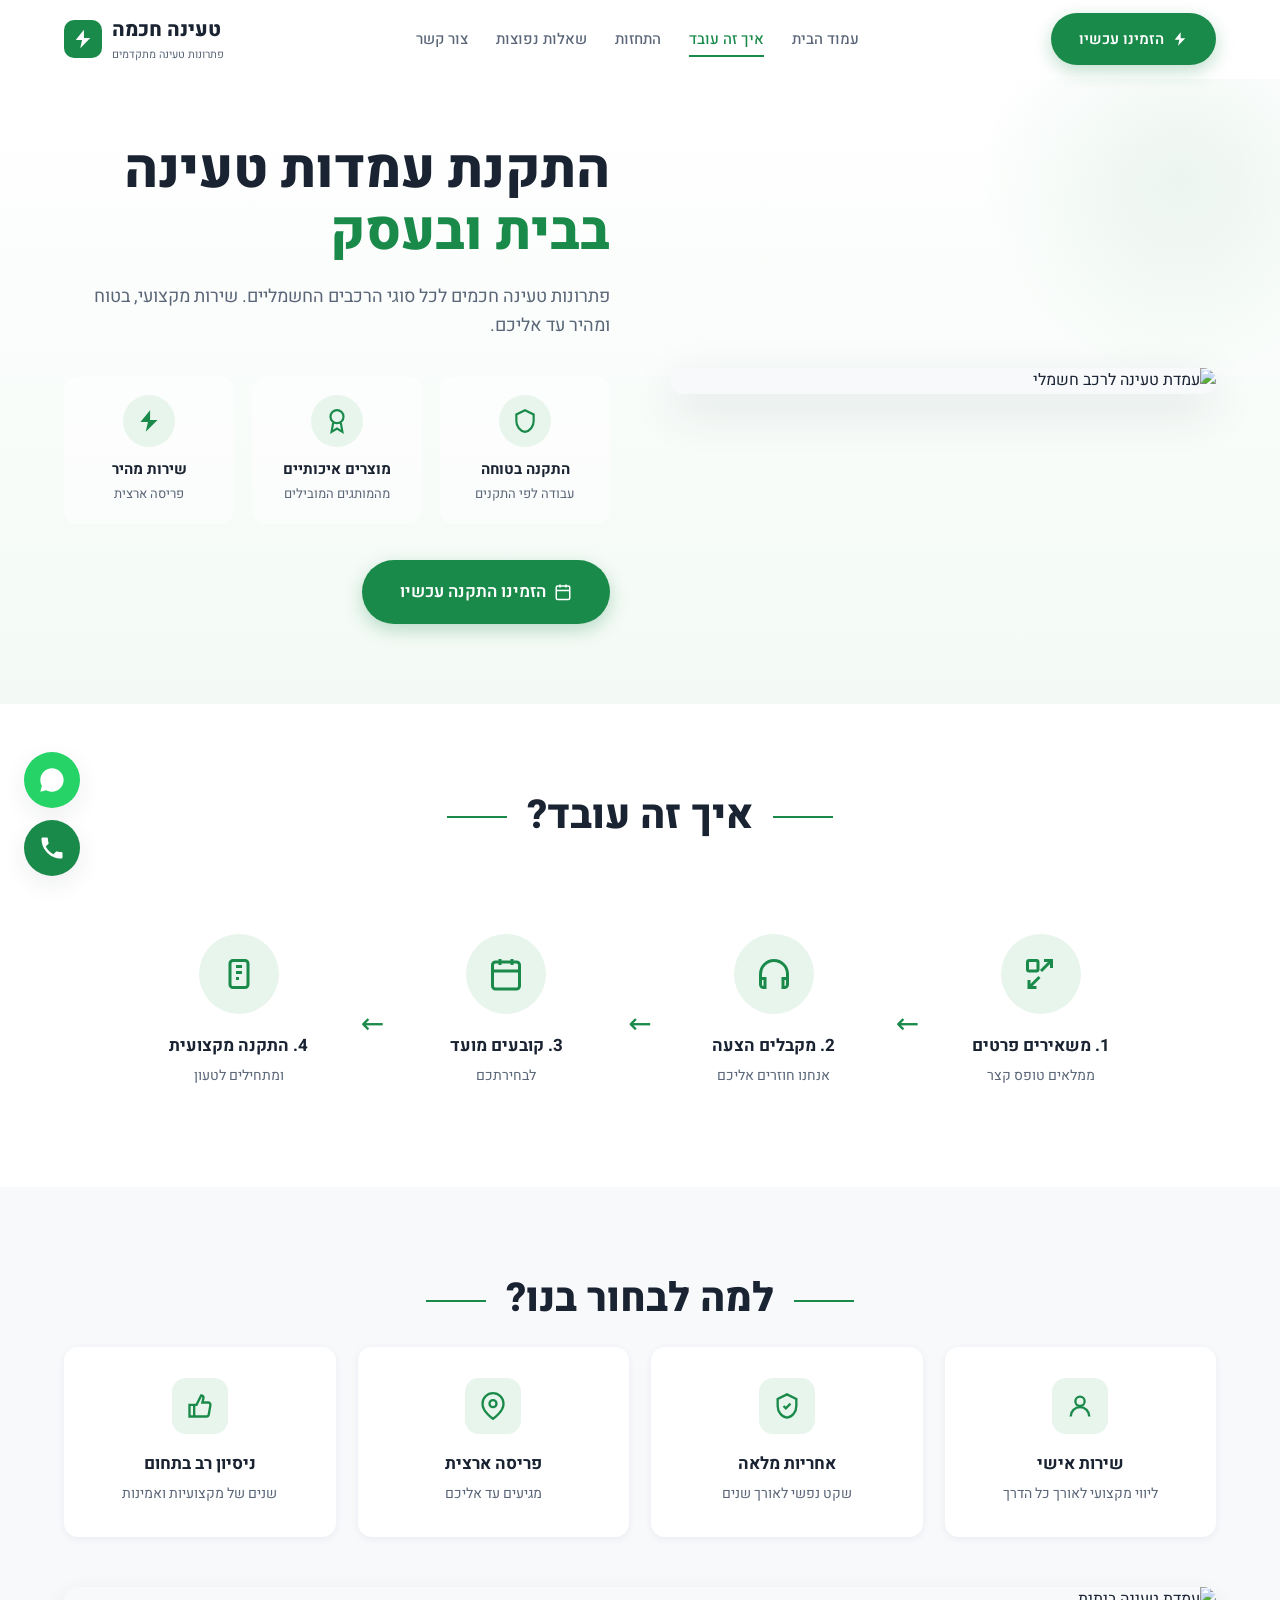
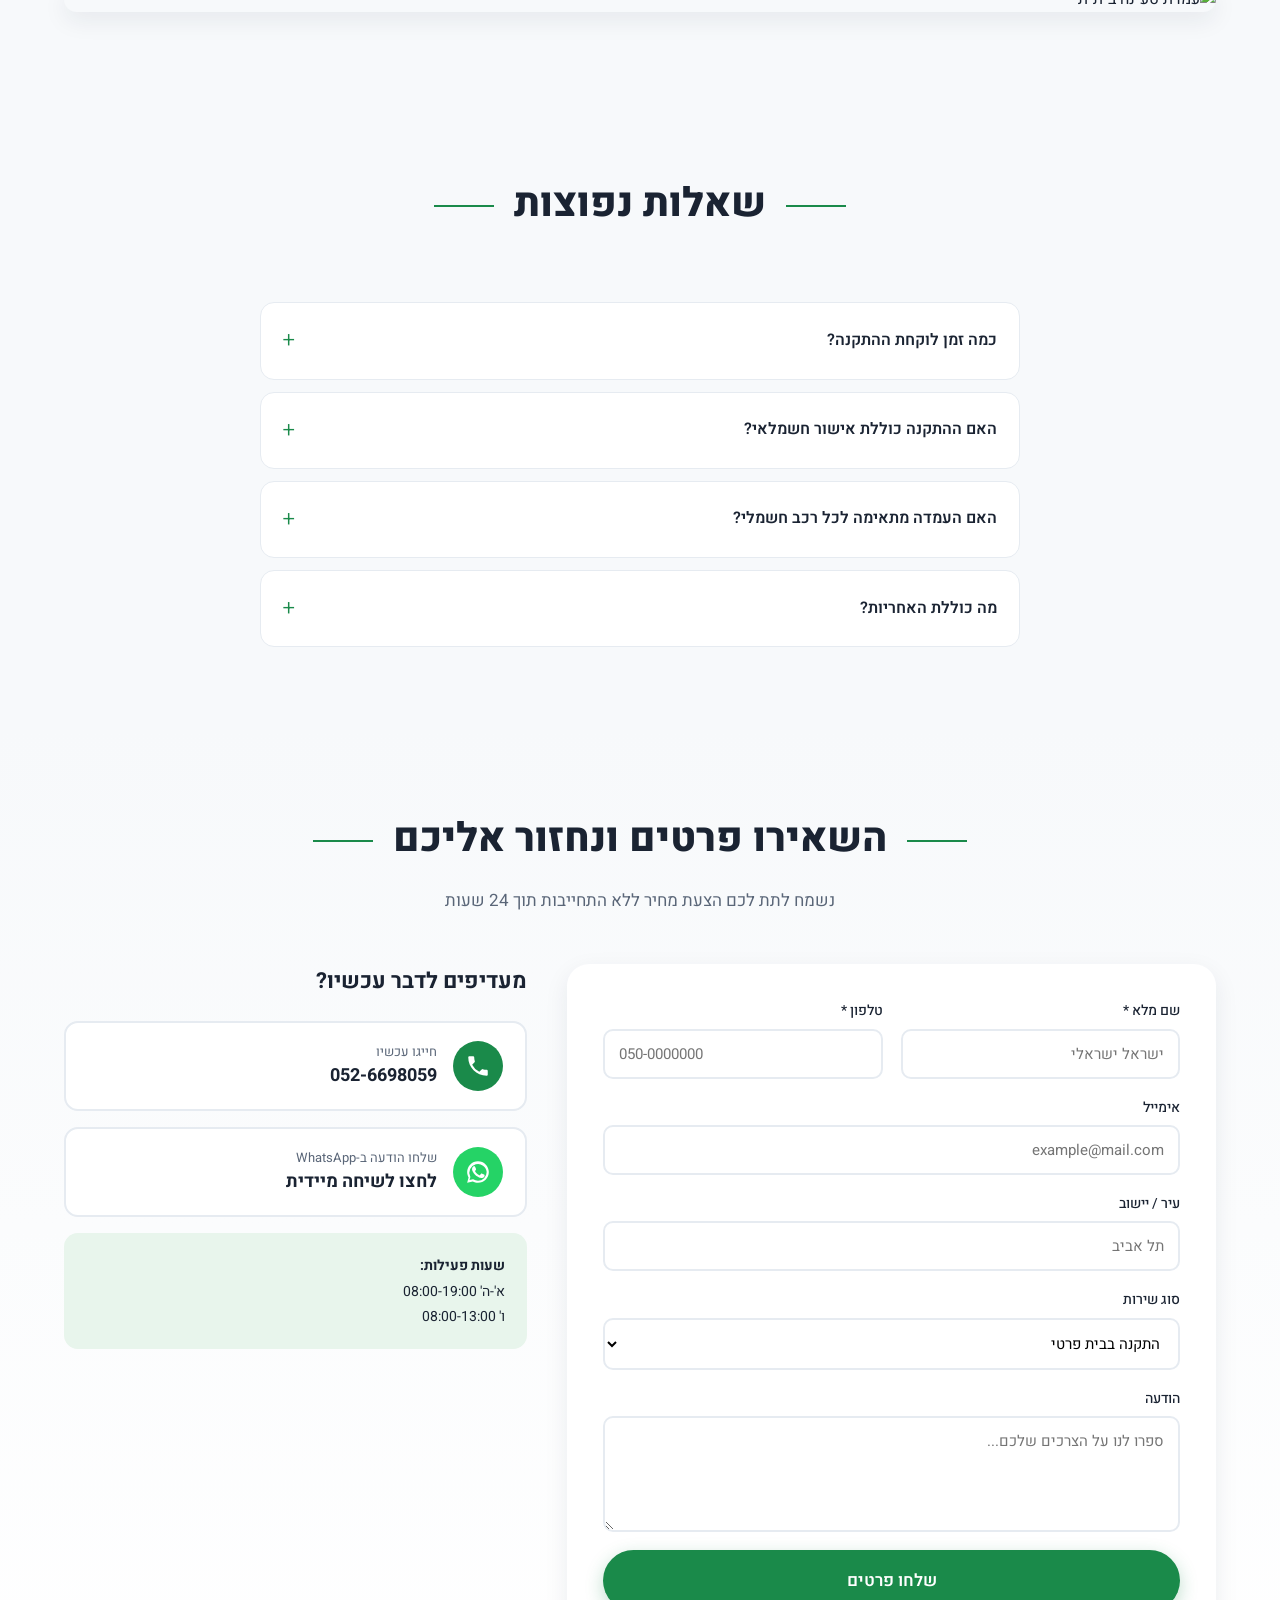
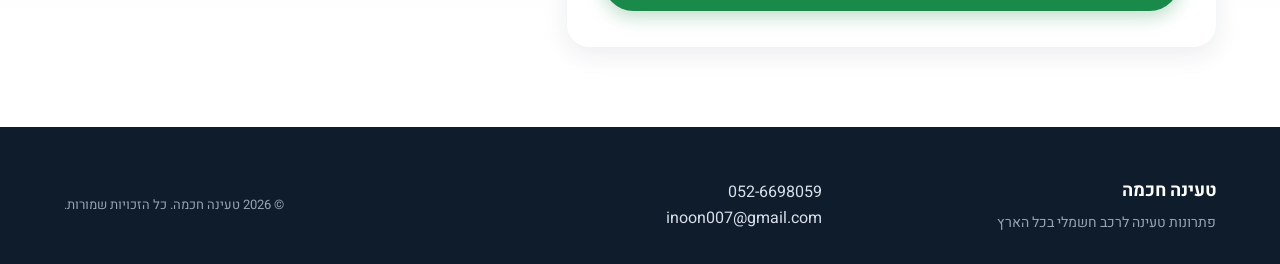
==== index.html @ d8435e4c "Initial commit: EV charging landing page" ====
<!DOCTYPE html>
<html lang="he" dir="rtl">
<head>
<meta charset="UTF-8" />
<meta name="viewport" content="width=device-width, initial-scale=1.0" />
<meta name="description" content="התקנת עמדות טעינה לרכב חשמלי בבית ובעסק - שירות מקצועי, בטוח ומהיר בפריסה ארצית" />
<title>טעינה חכמה | התקנת עמדות טעינה לרכב חשמלי</title>
<link rel="preconnect" href="https://fonts.googleapis.com">
<link rel="preconnect" href="https://fonts.gstatic.com" crossorigin>
<link href="https://fonts.googleapis.com/css2?family=Heebo:wght@300;400;500;600;700;800&display=swap" rel="stylesheet">
<link rel="stylesheet" href="styles.css">
</head>
<body>

<!-- Header -->
<header class="header" id="header">
  <div class="container header-inner">
    <a href="#" class="logo">
      <div class="logo-text">
        <span class="logo-title">טעינה חכמה</span>
        <span class="logo-sub">פתרונות טעינה מתקדמים</span>
      </div>
      <div class="logo-icon">
        <svg viewBox="0 0 24 24" fill="currentColor"><path d="M13 2L4.09 12.97L11 13L9 22L19.91 11.03L13 11L13 2Z"/></svg>
      </div>
    </a>

    <nav class="nav" id="nav">
      <a href="#hero" class="nav-link active">עמוד הבית</a>
      <a href="#how" class="nav-link">איך זה עובד</a>
      <a href="#why" class="nav-link">התחזות</a>
      <a href="#faq" class="nav-link">שאלות נפוצות</a>
      <a href="#contact" class="nav-link">צור קשר</a>
    </nav>

    <a href="#contact" class="btn btn-primary header-cta">
      <svg viewBox="0 0 24 24" fill="currentColor" width="16" height="16"><path d="M13 2L4.09 12.97L11 13L9 22L19.91 11.03L13 11L13 2Z"/></svg>
      הזמינו עכשיו
    </a>

    <button class="menu-toggle" id="menuToggle" aria-label="פתח תפריט">
      <span></span><span></span><span></span>
    </button>
  </div>
</header>

<!-- Hero -->
<section class="hero" id="hero">
  <div class="container hero-grid">
    <div class="hero-image reveal">
      <img src="images/hero-charger.png" alt="עמדת טעינה לרכב חשמלי" />
    </div>
    <div class="hero-content reveal">
      <h1 class="hero-title">התקנת עמדות טעינה <span class="accent">בבית ובעסק</span></h1>
      <p class="hero-text">פתרונות טעינה חכמים לכל סוגי הרכבים החשמליים. שירות מקצועי, בטוח ומהיר עד אליכם.</p>

      <div class="features">
        <div class="feature">
          <div class="feature-icon">
            <svg viewBox="0 0 24 24" fill="none" stroke="currentColor" stroke-width="2"><path d="M12 2L4 6v6c0 5 3.5 9.5 8 10 4.5-.5 8-5 8-10V6l-8-4z"/></svg>
          </div>
          <div>
            <strong>התקנה בטוחה</strong>
            <span>עבודה לפי התקנים</span>
          </div>
        </div>
        <div class="feature">
          <div class="feature-icon">
            <svg viewBox="0 0 24 24" fill="none" stroke="currentColor" stroke-width="2"><circle cx="12" cy="8" r="6"/><path d="M8.5 13.5L7 22l5-3 5 3-1.5-8.5"/></svg>
          </div>
          <div>
            <strong>מוצרים איכותיים</strong>
            <span>מהמותגים המובילים</span>
          </div>
        </div>
        <div class="feature">
          <div class="feature-icon">
            <svg viewBox="0 0 24 24" fill="currentColor"><path d="M13 2L4.09 12.97L11 13L9 22L19.91 11.03L13 11L13 2Z"/></svg>
          </div>
          <div>
            <strong>שירות מהיר</strong>
            <span>פריסה ארצית</span>
          </div>
        </div>
      </div>

      <div class="hero-ctas">
        <a href="#contact" class="btn btn-primary btn-lg">
          <svg viewBox="0 0 24 24" fill="none" stroke="currentColor" stroke-width="2" width="18" height="18"><rect x="3" y="4" width="18" height="18" rx="2"/><path d="M16 2v4M8 2v4M3 10h18"/></svg>
          הזמינו התקנה עכשיו
        </a>
      </div>
    </div>
  </div>
</section>

<!-- How it works -->
<section class="section" id="how">
  <div class="container">
    <h2 class="section-title">איך זה עובד?</h2>
    <div class="steps">
      <div class="step reveal">
        <div class="step-icon">
          <svg viewBox="0 0 24 24" fill="none" stroke="currentColor" stroke-width="2"><path d="M14 3h5v5M19 3l-7 7M9 21H4v-5M4 21l7-7"/><rect x="3" y="3" width="7" height="7" rx="1"/></svg>
        </div>
        <h3>1. משאירים פרטים</h3>
        <p>ממלאים טופס קצר</p>
      </div>
      <div class="step-arrow">←</div>

      <div class="step reveal">
        <div class="step-icon">
          <svg viewBox="0 0 24 24" fill="none" stroke="currentColor" stroke-width="2"><path d="M3 18v-6a9 9 0 0118 0v6"/><path d="M21 19a2 2 0 01-2 2h-1v-6h3v4zM3 19a2 2 0 002 2h1v-6H3v4z"/></svg>
        </div>
        <h3>2. מקבלים הצעה</h3>
        <p>אנחנו חוזרים אליכם</p>
      </div>
      <div class="step-arrow">←</div>

      <div class="step reveal">
        <div class="step-icon">
          <svg viewBox="0 0 24 24" fill="none" stroke="currentColor" stroke-width="2"><rect x="3" y="4" width="18" height="18" rx="2"/><path d="M16 2v4M8 2v4M3 10h18"/></svg>
        </div>
        <h3>3. קובעים מועד</h3>
        <p>לבחירתכם</p>
      </div>
      <div class="step-arrow">←</div>

      <div class="step reveal">
        <div class="step-icon">
          <svg viewBox="0 0 24 24" fill="none" stroke="currentColor" stroke-width="2"><rect x="6" y="3" width="12" height="18" rx="2"/><path d="M10 7h4M10 11h4M10 15h2"/></svg>
        </div>
        <h3>4. התקנה מקצועית</h3>
        <p>ומתחילים לטעון</p>
      </div>
    </div>
  </div>
</section>

<!-- Why us -->
<section class="section section-light" id="why">
  <div class="container">
    <h2 class="section-title">למה לבחור בנו?</h2>
    <div class="why-grid">
      <div class="why-card reveal">
        <div class="why-icon">
          <svg viewBox="0 0 24 24" fill="none" stroke="currentColor" stroke-width="2"><circle cx="12" cy="8" r="4"/><path d="M4 21a8 8 0 0116 0"/></svg>
        </div>
        <h3>שירות אישי</h3>
        <p>ליווי מקצועי לאורך כל הדרך</p>
      </div>
      <div class="why-card reveal">
        <div class="why-icon">
          <svg viewBox="0 0 24 24" fill="none" stroke="currentColor" stroke-width="2"><path d="M12 2L4 6v6c0 5 3.5 9.5 8 10 4.5-.5 8-5 8-10V6l-8-4z"/><path d="M9 12l2 2 4-4"/></svg>
        </div>
        <h3>אחריות מלאה</h3>
        <p>שקט נפשי לאורך שנים</p>
      </div>
      <div class="why-card reveal">
        <div class="why-icon">
          <svg viewBox="0 0 24 24" fill="none" stroke="currentColor" stroke-width="2"><path d="M21 10c0 7-9 13-9 13s-9-6-9-13a9 9 0 0118 0z"/><circle cx="12" cy="10" r="3"/></svg>
        </div>
        <h3>פריסה ארצית</h3>
        <p>מגיעים עד אליכם</p>
      </div>
      <div class="why-card reveal">
        <div class="why-icon">
          <svg viewBox="0 0 24 24" fill="none" stroke="currentColor" stroke-width="2"><path d="M7 11v8a2 2 0 002 2h8.5a2 2 0 002-1.7l1.4-8A2 2 0 0019 9h-5l1-4a2 2 0 00-2-2l-4 8H7zM3 11h4v10H3z"/></svg>
        </div>
        <h3>ניסיון רב בתחום</h3>
        <p>שנים של מקצועיות ואמינות</p>
      </div>
    </div>

    <div class="customer-image reveal">
      <img src="images/home-charger.png" alt="עמדת טעינה ביתית" />
    </div>
  </div>
</section>

<!-- FAQ -->
<section class="section section-light" id="faq">
  <div class="container">
    <h2 class="section-title">שאלות נפוצות</h2>
    <div class="faq">
      <details class="faq-item">
        <summary>כמה זמן לוקחת ההתקנה?</summary>
        <p>בדרך כלל ההתקנה מסתיימת תוך 2-4 שעות, תלוי במורכבות החיבור החשמלי בבית.</p>
      </details>
      <details class="faq-item">
        <summary>האם ההתקנה כוללת אישור חשמלאי?</summary>
        <p>כן, אנחנו מספקים בדיקת חשמלאי מוסמך ואישור התקנה לפי כל התקנים.</p>
      </details>
      <details class="faq-item">
        <summary>האם העמדה מתאימה לכל רכב חשמלי?</summary>
        <p>העמדות שלנו תומכות בתקן Type 2 הסטנדרטי, ומתאימות לכל הרכבים החשמליים בישראל.</p>
      </details>
      <details class="faq-item">
        <summary>מה כוללת האחריות?</summary>
        <p>האחריות כוללת את העמדה, ההתקנה, וכל החלקים החשמליים שהוחלפו במהלך ההתקנה.</p>
      </details>
    </div>
  </div>
</section>

<!-- Contact -->
<section class="section contact-section" id="contact">
  <div class="container">
    <h2 class="section-title">השאירו פרטים ונחזור אליכם</h2>
    <p class="section-sub">נשמח לתת לכם הצעת מחיר ללא התחייבות תוך 24 שעות</p>

    <div class="contact-grid">
      <form class="contact-form reveal" id="contactForm" action="https://formspree.io/f/mojrqbgg" method="POST">
        <div class="form-row">
          <label>
            <span>שם מלא *</span>
            <input type="text" name="name" required placeholder="ישראל ישראלי" />
          </label>
          <label>
            <span>טלפון *</span>
            <input type="tel" name="phone" required placeholder="050-0000000" pattern="[0-9\-+\s]{9,15}" />
          </label>
        </div>
        <label>
          <span>אימייל</span>
          <input type="email" name="email" placeholder="example@mail.com" />
        </label>
        <label>
          <span>עיר / יישוב</span>
          <input type="text" name="city" placeholder="תל אביב" />
        </label>
        <label>
          <span>סוג שירות</span>
          <select name="service">
            <option value="home">התקנה בבית פרטי</option>
            <option value="apartment">התקנה בבניין משותף</option>
            <option value="business">התקנה לעסק / חניון</option>
            <option value="other">אחר</option>
          </select>
        </label>
        <label>
          <span>הודעה</span>
          <textarea name="message" rows="4" placeholder="ספרו לנו על הצרכים שלכם..."></textarea>
        </label>

        <input type="text" name="_gotcha" style="display:none" tabindex="-1" autocomplete="off">

        <button type="submit" class="btn btn-primary btn-lg btn-block">
          <span class="btn-text">שלחו פרטים</span>
          <span class="btn-loading">שולח...</span>
        </button>
        <div class="form-success" id="formSuccess">
          תודה! קיבלנו את הפרטים ונחזור אליכם בהקדם.
        </div>
        <div class="form-error" id="formError">
          אירעה שגיאה. נסו שוב או חייגו ישירות 052-6698059.
        </div>
      </form>

      <aside class="contact-info reveal">
        <h3>מעדיפים לדבר עכשיו?</h3>
        <a href="tel:0526698059" class="contact-link">
          <div class="contact-link-icon phone-icon">
            <svg viewBox="0 0 24 24" fill="currentColor"><path d="M20 15.5c-1.25 0-2.45-.2-3.57-.57a1 1 0 00-1.02.24l-2.2 2.2a15.05 15.05 0 01-6.59-6.58l2.2-2.21a.96.96 0 00.25-1A11.36 11.36 0 018.5 4a1 1 0 00-1-1H4a1 1 0 00-1 1c0 9.39 7.61 17 17 17a1 1 0 001-1v-3.5a1 1 0 00-1-1z"/></svg>
          </div>
          <div>
            <span class="contact-link-label">חייגו עכשיו</span>
            <strong class="contact-link-value">052-6698059</strong>
          </div>
        </a>

        <a href="https://wa.me/972526698059?text=%D7%94%D7%99%D7%99%2C%20%D7%90%D7%A0%D7%99%20%D7%9E%D7%A2%D7%95%D7%A0%D7%99%D7%99%D7%9F%2F%D7%AA%20%D7%91%D7%94%D7%AA%D7%A7%D7%A0%D7%AA%20%D7%A2%D7%9E%D7%93%D7%AA%20%D7%98%D7%A2%D7%99%D7%A0%D7%94" target="_blank" rel="noopener" class="contact-link whatsapp">
          <div class="contact-link-icon wa-icon">
            <svg viewBox="0 0 24 24" fill="currentColor"><path d="M17.5 14.4c-.3-.2-1.7-.9-2-1-.3-.1-.5-.2-.7.2-.2.3-.8 1-.9 1.2-.2.2-.3.2-.6.1-.3-.2-1.2-.5-2.4-1.5-.9-.8-1.4-1.7-1.6-2-.2-.3 0-.5.1-.6l.5-.5c.1-.2.2-.3.3-.5 0-.2 0-.4 0-.5l-.9-2.1c-.2-.5-.4-.4-.6-.4h-.5c-.2 0-.5 0-.7.3-.3.3-1 1-1 2.4s1 2.8 1.2 3c.1.2 2 3.1 4.9 4.3.7.3 1.2.5 1.6.6.7.2 1.3.2 1.8.1.5-.1 1.7-.7 1.9-1.4.2-.7.2-1.2.2-1.4 0-.1-.3-.2-.6-.3zM12 2C6.5 2 2 6.5 2 12c0 1.8.5 3.5 1.3 5L2 22l5.2-1.3c1.4.8 3.1 1.3 4.8 1.3 5.5 0 10-4.5 10-10S17.5 2 12 2zm0 18c-1.6 0-3.1-.4-4.4-1.2l-.3-.2-3.1.8.8-3-.2-.3A8 8 0 1120 12a8 8 0 01-8 8z"/></svg>
          </div>
          <div>
            <span class="contact-link-label">שלחו הודעה ב-WhatsApp</span>
            <strong class="contact-link-value">לחצו לשיחה מיידית</strong>
          </div>
        </a>

        <div class="contact-hours">
          <strong>שעות פעילות:</strong><br>
          א'-ה' 08:00-19:00<br>
          ו' 08:00-13:00
        </div>
      </aside>
    </div>
  </div>
</section>

<!-- Footer -->
<footer class="footer">
  <div class="container footer-inner">
    <div>
      <strong>טעינה חכמה</strong>
      <p>פתרונות טעינה לרכב חשמלי בכל הארץ</p>
    </div>
    <div>
      <a href="tel:0526698059">052-6698059</a><br>
      <a href="mailto:inoon007@gmail.com">inoon007@gmail.com</a>
    </div>
    <div class="footer-copy">© 2026 טעינה חכמה. כל הזכויות שמורות.</div>
  </div>
</footer>

<!-- Floating action buttons -->
<div class="fab-group">
  <a href="https://wa.me/972526698059?text=%D7%94%D7%99%D7%99%2C%20%D7%90%D7%A0%D7%99%20%D7%9E%D7%A2%D7%95%D7%A0%D7%99%D7%99%D7%9F%2F%D7%AA%20%D7%91%D7%94%D7%AA%D7%A7%D7%A0%D7%AA%20%D7%A2%D7%9E%D7%93%D7%AA%20%D7%98%D7%A2%D7%99%D7%A0%D7%94" target="_blank" rel="noopener" class="fab fab-wa" aria-label="WhatsApp">
    <svg viewBox="0 0 24 24" fill="currentColor"><path d="M17.5 14.4c-.3-.2-1.7-.9-2-1-.3-.1-.5-.2-.7.2-.2.3-.8 1-.9 1.2-.2.2-.3.2-.6.1-.3-.2-1.2-.5-2.4-1.5-.9-.8-1.4-1.7-1.6-2-.2-.3 0-.5.1-.6l.5-.5c.1-.2.2-.3.3-.5 0-.2 0-.4 0-.5l-.9-2.1c-.2-.5-.4-.4-.6-.4h-.5c-.2 0-.5 0-.7.3-.3.3-1 1-1 2.4s1 2.8 1.2 3c.1.2 2 3.1 4.9 4.3.7.3 1.2.5 1.6.6.7.2 1.3.2 1.8.1.5-.1 1.7-.7 1.9-1.4.2-.7.2-1.2.2-1.4 0-.1-.3-.2-.6-.3zM12 2C6.5 2 2 6.5 2 12c0 1.8.5 3.5 1.3 5L2 22l5.2-1.3c1.4.8 3.1 1.3 4.8 1.3 5.5 0 10-4.5 10-10S17.5 2 12 2z"/></svg>
  </a>
  <a href="tel:0526698059" class="fab fab-phone" aria-label="התקשרו אלינו">
    <svg viewBox="0 0 24 24" fill="currentColor"><path d="M20 15.5c-1.25 0-2.45-.2-3.57-.57a1 1 0 00-1.02.24l-2.2 2.2a15.05 15.05 0 01-6.59-6.58l2.2-2.21a.96.96 0 00.25-1A11.36 11.36 0 018.5 4a1 1 0 00-1-1H4a1 1 0 00-1 1c0 9.39 7.61 17 17 17a1 1 0 001-1v-3.5a1 1 0 00-1-1z"/></svg>
  </a>
</div>

<script src="script.js"></script>
</body>
</html>
---- styles.css ----
/* === Variables === */
:root {
  --green: #1a8a4a;
  --green-dark: #156d3a;
  --green-light: #e8f5ec;
  --green-soft: #f3faf5;
  --text: #1a2332;
  --text-soft: #5a6678;
  --bg: #ffffff;
  --bg-soft: #f7f9fb;
  --border: #e6ebf1;
  --shadow-sm: 0 2px 8px rgba(20,40,60,.06);
  --shadow-md: 0 8px 24px rgba(20,40,60,.08);
  --shadow-lg: 0 16px 48px rgba(20,40,60,.12);
  --radius: 14px;
  --radius-lg: 22px;
  --transition: .35s cubic-bezier(.2,.8,.2,1);
}

* { box-sizing: border-box; margin: 0; padding: 0; }

html { scroll-behavior: smooth; }

body {
  font-family: 'Heebo', system-ui, -apple-system, 'Segoe UI', sans-serif;
  color: var(--text);
  background: var(--bg);
  line-height: 1.6;
  -webkit-font-smoothing: antialiased;
  overflow-x: hidden;
}

a { color: inherit; text-decoration: none; }
img { max-width: 100%; display: block; }

.container {
  max-width: 1200px;
  margin: 0 auto;
  padding: 0 24px;
}

/* === Buttons === */
.btn {
  display: inline-flex;
  align-items: center;
  justify-content: center;
  gap: 8px;
  padding: 12px 26px;
  border-radius: 999px;
  font-weight: 600;
  font-size: 15px;
  font-family: inherit;
  border: 2px solid transparent;
  cursor: pointer;
  transition: all var(--transition);
  white-space: nowrap;
  position: relative;
  overflow: hidden;
}
.btn-primary {
  background: var(--green);
  color: #fff;
  box-shadow: 0 6px 18px rgba(26,138,74,.28);
}
.btn-primary:hover {
  background: var(--green-dark);
  transform: translateY(-2px);
  box-shadow: 0 10px 24px rgba(26,138,74,.4);
}
.btn-primary::after {
  content: '';
  position: absolute;
  inset: 0;
  background: linear-gradient(120deg, transparent, rgba(255,255,255,.3), transparent);
  transform: translateX(100%);
  transition: transform .8s;
}
.btn-primary:hover::after { transform: translateX(-100%); }

.btn-outline {
  background: transparent;
  color: var(--green);
  border-color: var(--green);
}
.btn-outline:hover {
  background: var(--green);
  color: #fff;
}
.btn-lg {
  padding: 16px 36px;
  font-size: 17px;
}
.btn-block { width: 100%; }

/* === Header === */
.header {
  position: sticky;
  top: 0;
  background: rgba(255,255,255,.92);
  backdrop-filter: blur(12px);
  -webkit-backdrop-filter: blur(12px);
  z-index: 100;
  border-bottom: 1px solid transparent;
  transition: all var(--transition);
}
.header.scrolled {
  border-bottom-color: var(--border);
  box-shadow: var(--shadow-sm);
}
.header-inner {
  display: flex;
  align-items: center;
  justify-content: space-between;
  gap: 24px;
  height: 78px;
}
.logo {
  display: flex;
  align-items: center;
  gap: 10px;
  order: 3;
}
.logo-text { display: flex; flex-direction: column; text-align: left; }
.logo-title { font-size: 20px; font-weight: 800; color: var(--text); }
.logo-sub { font-size: 11px; color: var(--text-soft); }
.logo-icon {
  width: 38px; height: 38px;
  background: var(--green);
  color: #fff;
  border-radius: 10px;
  display: flex; align-items: center; justify-content: center;
}
.logo-icon svg { width: 22px; height: 22px; }

.nav {
  display: flex;
  gap: 28px;
  order: 2;
}
.nav-link {
  font-size: 15px;
  font-weight: 500;
  color: var(--text-soft);
  position: relative;
  padding: 6px 0;
  transition: color var(--transition);
}
.nav-link::after {
  content: '';
  position: absolute;
  bottom: 0; right: 0;
  width: 0; height: 2px;
  background: var(--green);
  transition: width var(--transition);
}
.nav-link:hover, .nav-link.active {
  color: var(--green);
}
.nav-link.active::after, .nav-link:hover::after { width: 100%; }

.header-cta { order: 1; }

.menu-toggle {
  display: none;
  flex-direction: column;
  gap: 5px;
  background: none;
  border: none;
  cursor: pointer;
  padding: 8px;
}
.menu-toggle span {
  width: 24px; height: 2px;
  background: var(--text);
  transition: all var(--transition);
}
.menu-toggle.open span:nth-child(1) { transform: translateY(7px) rotate(45deg); }
.menu-toggle.open span:nth-child(2) { opacity: 0; }
.menu-toggle.open span:nth-child(3) { transform: translateY(-7px) rotate(-45deg); }

/* === Hero === */
.hero {
  padding: 60px 0 80px;
  background: linear-gradient(180deg, #fff 0%, var(--green-soft) 100%);
  position: relative;
  overflow: hidden;
}
.hero::before {
  content: '';
  position: absolute;
  top: -100px; right: -100px;
  width: 400px; height: 400px;
  background: radial-gradient(circle, rgba(26,138,74,.08), transparent 70%);
  border-radius: 50%;
  animation: float 8s ease-in-out infinite;
}
@keyframes float {
  0%,100% { transform: translate(0,0); }
  50% { transform: translate(20px,30px); }
}
.hero-grid {
  display: grid;
  grid-template-columns: 1fr 1fr;
  gap: 60px;
  align-items: center;
}
.hero-image {
  border-radius: var(--radius-lg);
  overflow: hidden;
  box-shadow: var(--shadow-lg);
  background: var(--bg-soft);
  position: relative;
  width: 100%;
}
.hero-image img {
  width: 100%;
  height: auto;
  max-height: 70vh;
  object-fit: contain;
  display: block;
  transition: transform 1.2s ease;
}
.hero-image:hover img { transform: scale(1.03); }

.hero-title {
  font-size: clamp(32px, 5vw, 54px);
  font-weight: 800;
  line-height: 1.15;
  margin-bottom: 20px;
}
.accent { color: var(--green); }

.hero-text {
  font-size: 18px;
  color: var(--text-soft);
  margin-bottom: 36px;
  max-width: 520px;
}

.features {
  display: grid;
  grid-template-columns: repeat(3, 1fr);
  gap: 18px;
  margin-bottom: 36px;
}
.feature {
  display: flex;
  flex-direction: column;
  gap: 10px;
  text-align: center;
  padding: 18px 12px;
  background: rgba(255,255,255,.6);
  border-radius: var(--radius);
  transition: transform var(--transition), box-shadow var(--transition);
}
.feature:hover {
  transform: translateY(-4px);
  box-shadow: var(--shadow-md);
  background: #fff;
}
.feature-icon {
  width: 52px; height: 52px;
  margin: 0 auto;
  background: var(--green-light);
  color: var(--green);
  border-radius: 50%;
  display: flex; align-items: center; justify-content: center;
}
.feature-icon svg { width: 26px; height: 26px; }
.feature strong { font-size: 15px; display: block; }
.feature span { font-size: 13px; color: var(--text-soft); }

/* === Sections === */
.section {
  padding: 80px 0;
  position: relative;
}
.section-light { background: var(--bg-soft); }
.section-title {
  text-align: center;
  font-size: clamp(28px, 4vw, 40px);
  font-weight: 800;
  margin-bottom: 16px;
  position: relative;
  display: inline-block;
  width: 100%;
}
.section-title::before, .section-title::after {
  content: '';
  display: inline-block;
  width: 60px;
  height: 2px;
  background: var(--green);
  vertical-align: middle;
  margin: 0 20px;
}
.section-sub {
  text-align: center;
  color: var(--text-soft);
  margin-bottom: 50px;
  font-size: 17px;
}

/* === Steps === */
.steps {
  display: flex;
  align-items: flex-start;
  justify-content: center;
  gap: 12px;
  margin-top: 50px;
  flex-wrap: wrap;
}
.step {
  text-align: center;
  flex: 1;
  min-width: 160px;
  max-width: 220px;
  padding: 20px;
}
.step-icon {
  width: 80px; height: 80px;
  margin: 0 auto 18px;
  background: var(--green-light);
  color: var(--green);
  border-radius: 50%;
  display: flex; align-items: center; justify-content: center;
  transition: all var(--transition);
}
.step:hover .step-icon {
  background: var(--green);
  color: #fff;
  transform: scale(1.1) rotate(-5deg);
  box-shadow: 0 12px 28px rgba(26,138,74,.3);
}
.step-icon svg { width: 36px; height: 36px; }
.step h3 { font-size: 17px; margin-bottom: 6px; }
.step p { font-size: 14px; color: var(--text-soft); }
.step-arrow {
  font-size: 28px;
  color: var(--green);
  align-self: center;
  margin-top: 30px;
  animation: arrowPulse 2s ease-in-out infinite;
}
@keyframes arrowPulse {
  0%,100% { transform: translateX(0); opacity: .6; }
  50% { transform: translateX(-6px); opacity: 1; }
}

/* === Why grid === */
.why-grid {
  display: grid;
  grid-template-columns: repeat(4, 1fr);
  gap: 22px;
  margin-bottom: 50px;
}
.why-card {
  background: #fff;
  border-radius: var(--radius);
  padding: 30px 22px;
  text-align: center;
  box-shadow: var(--shadow-sm);
  transition: all var(--transition);
  border: 1px solid transparent;
}
.why-card:hover {
  transform: translateY(-8px);
  box-shadow: var(--shadow-lg);
  border-color: var(--green-light);
}
.why-icon {
  width: 56px; height: 56px;
  margin: 0 auto 16px;
  background: var(--green-light);
  color: var(--green);
  border-radius: 14px;
  display: flex; align-items: center; justify-content: center;
  transition: transform var(--transition);
}
.why-card:hover .why-icon { transform: rotate(-8deg) scale(1.05); }
.why-icon svg { width: 28px; height: 28px; }
.why-card h3 { font-size: 17px; margin-bottom: 6px; }
.why-card p { font-size: 14px; color: var(--text-soft); }

.customer-image {
  border-radius: var(--radius-lg);
  overflow: hidden;
  box-shadow: var(--shadow-md);
  background: var(--bg-soft);
  width: 100%;
  margin-top: 20px;
}
.customer-image img {
  width: 100%;
  height: auto;
  max-height: 50vh;
  object-fit: contain;
  display: block;
}

/* === Pricing === */
.pricing-grid {
  display: grid;
  grid-template-columns: repeat(3, 1fr);
  gap: 24px;
  margin-top: 50px;
}
.price-card {
  background: #fff;
  border: 2px solid var(--border);
  border-radius: var(--radius-lg);
  padding: 36px 28px;
  text-align: center;
  position: relative;
  transition: all var(--transition);
}
.price-card:hover {
  transform: translateY(-6px);
  box-shadow: var(--shadow-md);
}
.price-card.featured {
  border-color: var(--green);
  transform: scale(1.04);
  box-shadow: var(--shadow-lg);
}
.price-card.featured:hover { transform: scale(1.04) translateY(-6px); }
.badge {
  position: absolute;
  top: -14px;
  right: 50%;
  transform: translateX(50%);
  background: var(--green);
  color: #fff;
  padding: 6px 18px;
  border-radius: 999px;
  font-size: 13px;
  font-weight: 600;
}
.price-card h3 { font-size: 22px; margin-bottom: 10px; }
.price { font-size: 44px; font-weight: 800; color: var(--green); margin: 14px 0 24px; }
.price .cur { font-size: 22px; color: var(--text-soft); }
.price-card ul {
  list-style: none;
  text-align: right;
  margin-bottom: 26px;
}
.price-card li {
  padding: 8px 0;
  border-bottom: 1px solid var(--border);
  font-size: 14px;
  position: relative;
  padding-right: 24px;
}
.price-card li::before {
  content: '✓';
  position: absolute;
  right: 0;
  color: var(--green);
  font-weight: 700;
}
.price-card li:last-child { border-bottom: none; }

/* === FAQ === */
.faq {
  max-width: 760px;
  margin: 50px auto 0;
  display: flex;
  flex-direction: column;
  gap: 12px;
}
.faq-item {
  background: #fff;
  border: 1px solid var(--border);
  border-radius: var(--radius);
  padding: 4px 22px;
  transition: all var(--transition);
}
.faq-item[open] {
  border-color: var(--green-light);
  box-shadow: var(--shadow-sm);
}
.faq-item summary {
  cursor: pointer;
  font-weight: 600;
  font-size: 16px;
  padding: 16px 0;
  list-style: none;
  display: flex;
  justify-content: space-between;
  align-items: center;
}
.faq-item summary::-webkit-details-marker { display: none; }
.faq-item summary::after {
  content: '+';
  color: var(--green);
  font-size: 22px;
  font-weight: 300;
  transition: transform var(--transition);
}
.faq-item[open] summary::after { transform: rotate(45deg); }
.faq-item p {
  padding: 0 0 16px;
  color: var(--text-soft);
  font-size: 15px;
}

/* === Contact === */
.contact-section {
  background: linear-gradient(180deg, var(--bg-soft) 0%, #fff 100%);
}
.contact-grid {
  display: grid;
  grid-template-columns: 1.4fr 1fr;
  gap: 40px;
  margin-top: 40px;
  align-items: start;
}
.contact-form {
  background: #fff;
  padding: 36px;
  border-radius: var(--radius-lg);
  box-shadow: var(--shadow-md);
  display: flex;
  flex-direction: column;
  gap: 18px;
}
.form-row {
  display: grid;
  grid-template-columns: 1fr 1fr;
  gap: 18px;
}
.contact-form label {
  display: flex;
  flex-direction: column;
  gap: 6px;
  font-size: 14px;
  font-weight: 500;
}
.contact-form input,
.contact-form select,
.contact-form textarea {
  padding: 12px 14px;
  border: 2px solid var(--border);
  border-radius: 10px;
  font-size: 15px;
  font-family: inherit;
  transition: border-color var(--transition), box-shadow var(--transition);
  background: #fff;
}
.contact-form input:focus,
.contact-form select:focus,
.contact-form textarea:focus {
  outline: none;
  border-color: var(--green);
  box-shadow: 0 0 0 4px rgba(26,138,74,.12);
}
.contact-form textarea { resize: vertical; min-height: 100px; }
.form-note { font-size: 12px; color: var(--text-soft); text-align: center; }
.form-note a { color: var(--green); }

.btn-loading { display: none; }
.contact-form.loading .btn-text { display: none; }
.contact-form.loading .btn-loading { display: inline; }

.form-success, .form-error {
  display: none;
  padding: 14px 18px;
  border-radius: 10px;
  text-align: center;
  font-weight: 500;
}
.form-success {
  background: var(--green-light);
  color: var(--green-dark);
  border: 1px solid var(--green);
}
.form-error {
  background: #fdecec;
  color: #b71c1c;
  border: 1px solid #f5b3b3;
}
.contact-form.success .form-success { display: block; }
.contact-form.error .form-error { display: block; }

.contact-info {
  display: flex;
  flex-direction: column;
  gap: 16px;
}
.contact-info h3 { font-size: 22px; margin-bottom: 6px; }
.contact-link {
  display: flex;
  align-items: center;
  gap: 16px;
  padding: 18px 22px;
  background: #fff;
  border: 2px solid var(--border);
  border-radius: var(--radius);
  transition: all var(--transition);
}
.contact-link:hover {
  border-color: var(--green);
  transform: translateX(-4px);
  box-shadow: var(--shadow-md);
}
.contact-link.whatsapp:hover { border-color: #25d366; }
.contact-link-icon {
  width: 50px; height: 50px;
  border-radius: 50%;
  display: flex; align-items: center; justify-content: center;
  flex-shrink: 0;
  color: #fff;
}
.contact-link-icon svg { width: 26px; height: 26px; }
.phone-icon { background: var(--green); }
.wa-icon { background: #25d366; }
.contact-link-label { display: block; font-size: 13px; color: var(--text-soft); }
.contact-link-value { font-size: 18px; font-weight: 700; color: var(--text); }

.contact-hours {
  background: var(--green-light);
  padding: 20px 22px;
  border-radius: var(--radius);
  font-size: 14px;
  line-height: 1.8;
}

/* === Footer === */
.footer {
  background: #0f1c2c;
  color: #d8e0ea;
  padding: 50px 0 30px;
}
.footer-inner {
  display: grid;
  grid-template-columns: 1fr 1fr 1fr;
  gap: 30px;
  align-items: center;
}
.footer strong { color: #fff; font-size: 18px; display: block; margin-bottom: 6px; }
.footer p { color: #97a4b6; font-size: 14px; }
.footer a { color: #d8e0ea; transition: color var(--transition); }
.footer a:hover { color: var(--green); }
.footer-copy { text-align: left; font-size: 13px; color: #97a4b6; }

/* === FAB === */
.fab-group {
  position: fixed;
  bottom: 24px;
  left: 24px;
  display: flex;
  flex-direction: column;
  gap: 12px;
  z-index: 90;
}
.fab {
  width: 56px; height: 56px;
  border-radius: 50%;
  display: flex; align-items: center; justify-content: center;
  color: #fff;
  box-shadow: var(--shadow-md);
  transition: all var(--transition);
  position: relative;
}
.fab:hover { transform: scale(1.1) translateY(-4px); }
.fab svg { width: 28px; height: 28px; }
.fab-wa { background: #25d366; animation: pulseWa 2.4s ease-in-out infinite; }
.fab-phone { background: var(--green); animation: pulsePhone 2.4s ease-in-out infinite .6s; }
@keyframes pulseWa {
  0% { box-shadow: 0 0 0 0 rgba(37,211,102,.6), var(--shadow-md); }
  70% { box-shadow: 0 0 0 18px rgba(37,211,102,0), var(--shadow-md); }
  100% { box-shadow: 0 0 0 0 rgba(37,211,102,0), var(--shadow-md); }
}
@keyframes pulsePhone {
  0% { box-shadow: 0 0 0 0 rgba(26,138,74,.6), var(--shadow-md); }
  70% { box-shadow: 0 0 0 18px rgba(26,138,74,0), var(--shadow-md); }
  100% { box-shadow: 0 0 0 0 rgba(26,138,74,0), var(--shadow-md); }
}

/* === Reveal animations === */
.reveal {
  opacity: 0;
  transform: translateY(40px);
  transition: opacity .8s ease, transform .8s cubic-bezier(.2,.8,.2,1);
}
.reveal.visible {
  opacity: 1;
  transform: translateY(0);
}

/* === Responsive === */
@media (max-width: 960px) {
  .hero-grid { grid-template-columns: 1fr; gap: 40px; }
  .hero-image { aspect-ratio: 16/10; }
  .why-grid { grid-template-columns: repeat(2, 1fr); }
  .pricing-grid { grid-template-columns: 1fr; max-width: 400px; margin: 50px auto 0; }
  .price-card.featured { transform: none; }
  .price-card.featured:hover { transform: translateY(-6px); }
  .contact-grid { grid-template-columns: 1fr; }
  .footer-inner { grid-template-columns: 1fr; text-align: center; }
  .footer-copy { text-align: center; }
  .step-arrow { display: none; }
}

@media (max-width: 720px) {
  .nav {
    display: none;
    position: absolute;
    top: 78px;
    left: 0; right: 0;
    background: #fff;
    flex-direction: column;
    padding: 20px;
    gap: 4px;
    box-shadow: var(--shadow-md);
    border-top: 1px solid var(--border);
  }
  .nav.open { display: flex; }
  .nav-link { padding: 12px; border-bottom: 1px solid var(--border); }
  .nav-link:last-child { border-bottom: none; }
  .menu-toggle { display: flex; order: 2; }
  .header-cta { padding: 10px 18px; font-size: 14px; }
  .header-cta svg { width: 14px; height: 14px; }
  .features { grid-template-columns: 1fr; }
  .form-row { grid-template-columns: 1fr; }
  .section { padding: 60px 0; }
  .hero { padding: 40px 0 60px; }
  .contact-form { padding: 26px; }
  .section-title::before, .section-title::after { width: 30px; margin: 0 10px; }
  .fab-group { bottom: 16px; left: 16px; }
  .fab { width: 50px; height: 50px; }
}
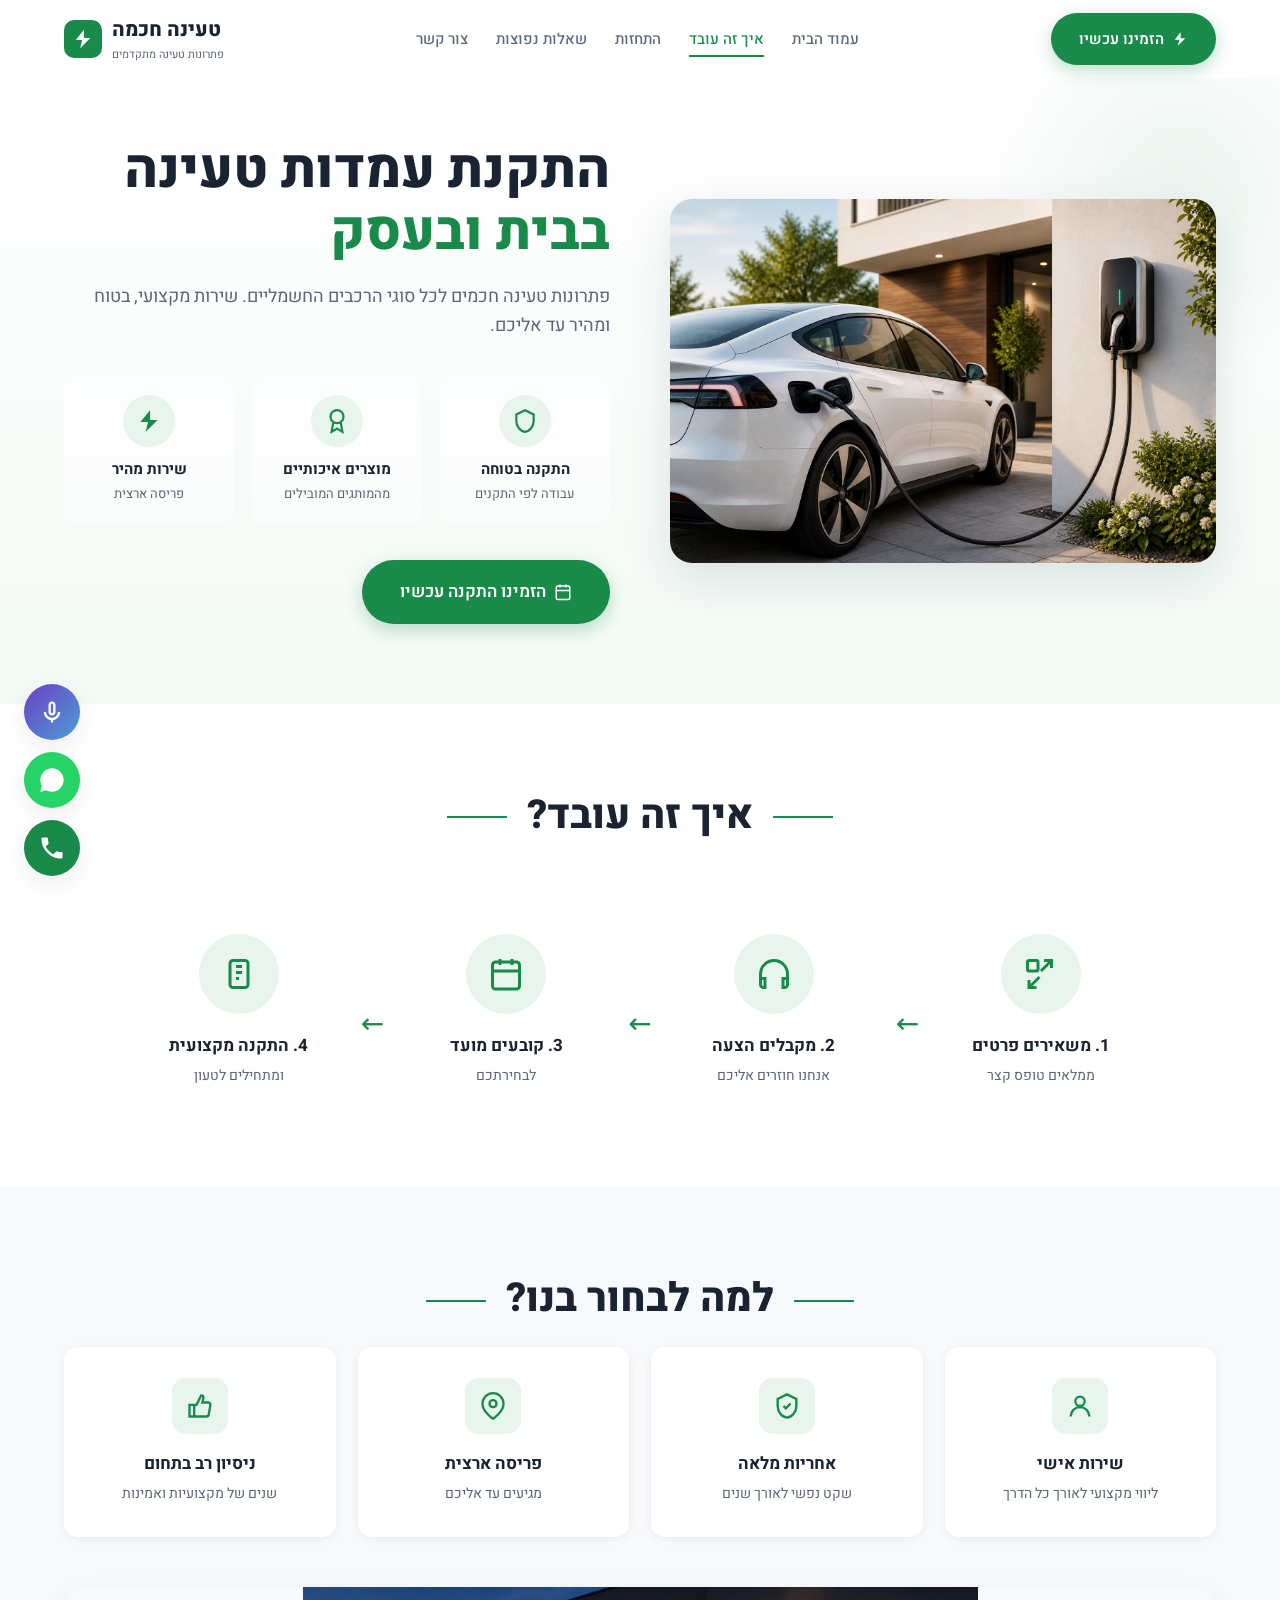
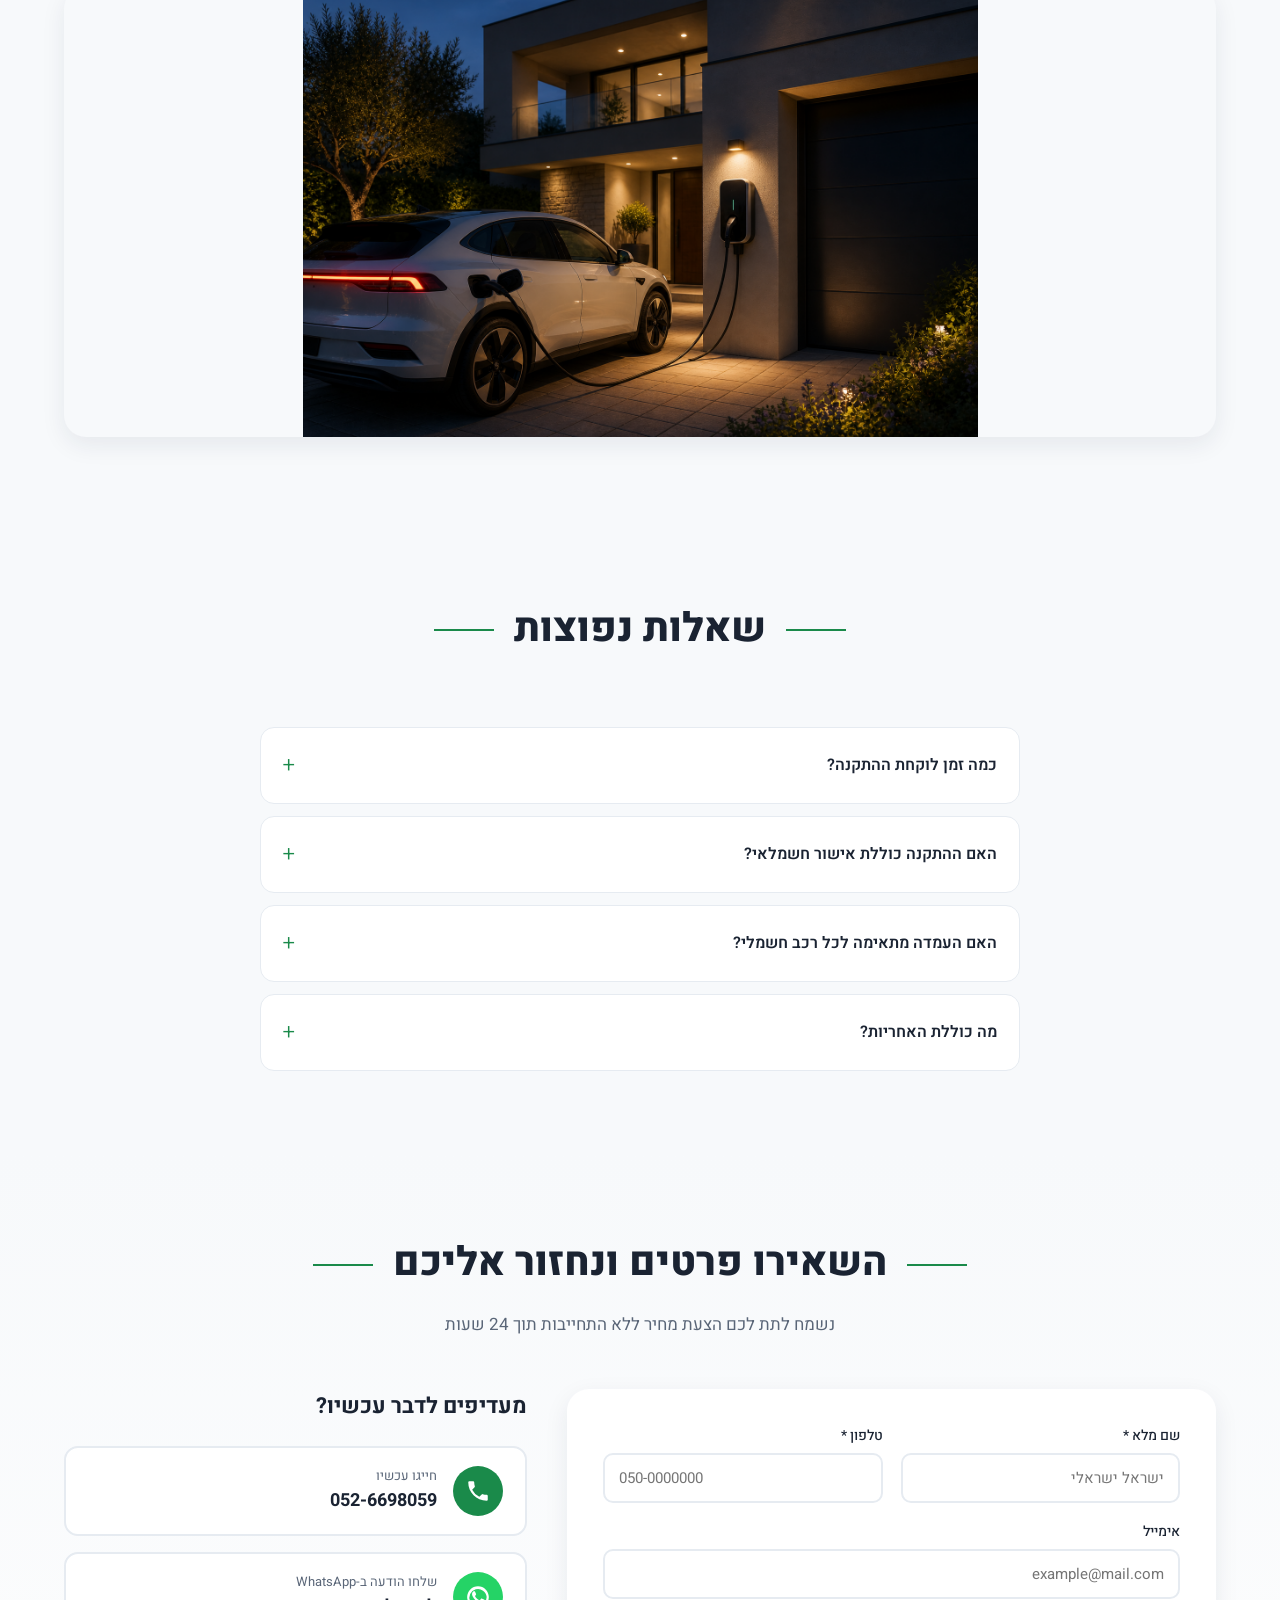
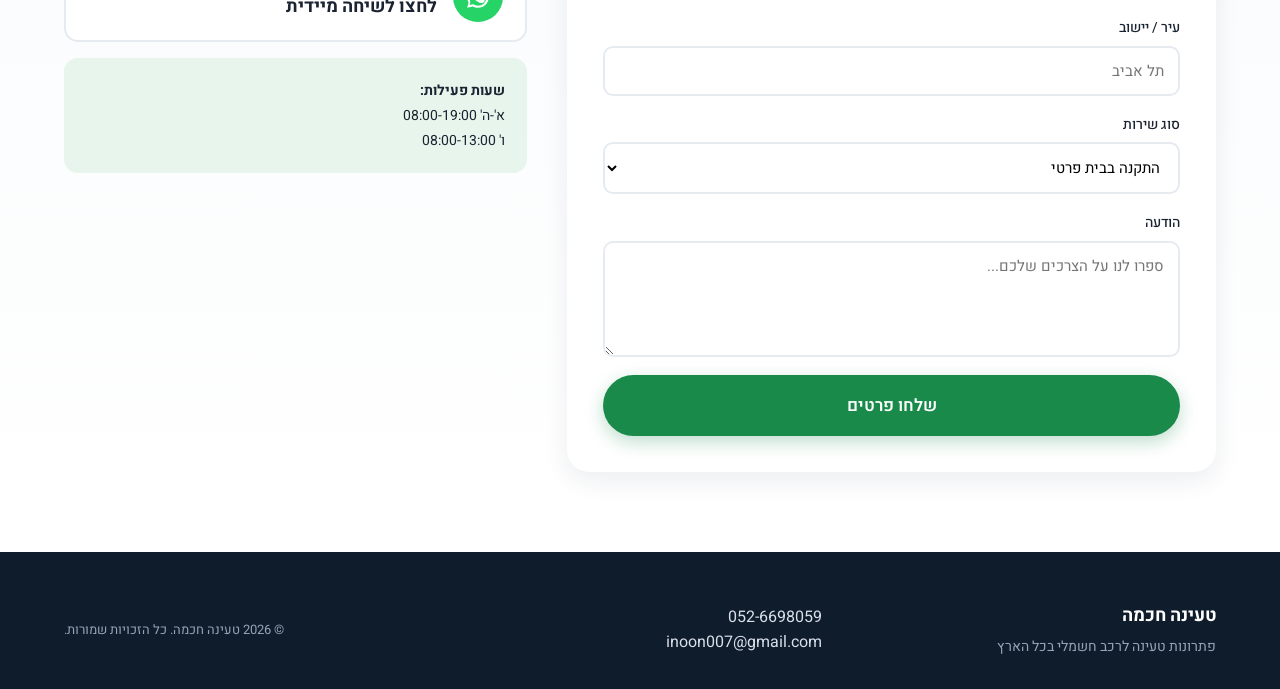
==== commit 85636eae: "Add OpenAI Realtime voice assistant + Vercel serverless API" ====
--- a/index.html
+++ b/index.html
@@ -306,6 +306,9 @@
 
 <!-- Floating action buttons -->
 <div class="fab-group">
+  <button class="fab fab-voice" id="voiceBtn" aria-label="שיחה קולית עם עוזר דיגיטלי">
+    <svg viewBox="0 0 24 24" fill="currentColor"><path d="M12 15c1.66 0 3-1.34 3-3V6c0-1.66-1.34-3-3-3S9 4.34 9 6v6c0 1.66 1.34 3 3 3zm-1-9c0-.55.45-1 1-1s1 .45 1 1v6c0 .55-.45 1-1 1s-1-.45-1-1V6zm6 6c0 2.76-2.24 5-5 5s-5-2.24-5-5H5c0 3.53 2.61 6.43 6 6.92V21h2v-2.08c3.39-.49 6-3.39 6-6.92h-2z"/></svg>
+  </button>
   <a href="https://wa.me/972526698059?text=%D7%94%D7%99%D7%99%2C%20%D7%90%D7%A0%D7%99%20%D7%9E%D7%A2%D7%95%D7%A0%D7%99%D7%99%D7%9F%2F%D7%AA%20%D7%91%D7%94%D7%AA%D7%A7%D7%A0%D7%AA%20%D7%A2%D7%9E%D7%93%D7%AA%20%D7%98%D7%A2%D7%99%D7%A0%D7%94" target="_blank" rel="noopener" class="fab fab-wa" aria-label="WhatsApp">
     <svg viewBox="0 0 24 24" fill="currentColor"><path d="M17.5 14.4c-.3-.2-1.7-.9-2-1-.3-.1-.5-.2-.7.2-.2.3-.8 1-.9 1.2-.2.2-.3.2-.6.1-.3-.2-1.2-.5-2.4-1.5-.9-.8-1.4-1.7-1.6-2-.2-.3 0-.5.1-.6l.5-.5c.1-.2.2-.3.3-.5 0-.2 0-.4 0-.5l-.9-2.1c-.2-.5-.4-.4-.6-.4h-.5c-.2 0-.5 0-.7.3-.3.3-1 1-1 2.4s1 2.8 1.2 3c.1.2 2 3.1 4.9 4.3.7.3 1.2.5 1.6.6.7.2 1.3.2 1.8.1.5-.1 1.7-.7 1.9-1.4.2-.7.2-1.2.2-1.4 0-.1-.3-.2-.6-.3zM12 2C6.5 2 2 6.5 2 12c0 1.8.5 3.5 1.3 5L2 22l5.2-1.3c1.4.8 3.1 1.3 4.8 1.3 5.5 0 10-4.5 10-10S17.5 2 12 2z"/></svg>
   </a>
@@ -314,6 +317,47 @@
   </a>
 </div>
 
+<!-- Voice Chat Modal -->
+<div class="voice-modal" id="voiceModal" role="dialog" aria-modal="true" aria-label="עוזר דיגיטלי קולי">
+  <div class="voice-modal-inner">
+    <button class="voice-close" id="voiceClose" aria-label="סגור">
+      <svg viewBox="0 0 24 24" fill="currentColor"><path d="M19 6.41L17.59 5 12 10.59 6.41 5 5 6.41 10.59 12 5 17.59 6.41 19 12 13.41 17.59 19 19 17.59 13.41 12z"/></svg>
+    </button>
+
+    <div class="voice-header">
+      <div class="voice-avatar-wrap" id="voiceAvatar">
+        <div class="voice-ring ring1"></div>
+        <div class="voice-ring ring2"></div>
+        <div class="voice-ring ring3"></div>
+        <div class="voice-avatar-circle">
+          <svg viewBox="0 0 24 24" fill="currentColor" width="32" height="32"><path d="M12 2C6.48 2 2 6.48 2 12s4.48 10 10 10 10-4.48 10-10S17.52 2 12 2zm-1 14H9V8h2v8zm4 0h-2V8h2v8z"/></svg>
+        </div>
+      </div>
+      <div class="voice-name">עוזר טעינה חכמה</div>
+      <div class="voice-status" id="voiceStatus">לחץ להתחיל שיחה</div>
+    </div>
+
+    <div class="voice-waves" id="voiceWaves">
+      <span></span><span></span><span></span><span></span><span></span>
+      <span></span><span></span><span></span><span></span><span></span>
+    </div>
+
+    <div class="voice-transcript" id="voiceTranscript"></div>
+
+    <div class="voice-controls">
+      <button class="btn btn-primary btn-lg voice-start" id="voiceStartBtn">
+        <svg viewBox="0 0 24 24" fill="currentColor" width="20" height="20"><path d="M12 15c1.66 0 3-1.34 3-3V6c0-1.66-1.34-3-3-3S9 4.34 9 6v6c0 1.66 1.34 3 3 3zm-1-9c0-.55.45-1 1-1s1 .45 1 1v6c0 .55-.45 1-1 1s-1-.45-1-1V6zm6 6c0 2.76-2.24 5-5 5s-5-2.24-5-5H5c0 3.53 2.61 6.43 6 6.92V21h2v-2.08c3.39-.49 6-3.39 6-6.92h-2z"/></svg>
+        התחל שיחה
+      </button>
+      <button class="btn voice-stop" id="voiceStopBtn" style="display:none">
+        <svg viewBox="0 0 24 24" fill="currentColor" width="20" height="20"><path d="M6 6h12v12H6z"/></svg>
+        סיים שיחה
+      </button>
+    </div>
+  </div>
+</div>
+<div class="voice-backdrop" id="voiceBackdrop"></div>
+
 <script src="script.js"></script>
 </body>
 </html>
--- a/styles.css
+++ b/styles.css
@@ -666,6 +666,12 @@
 .fab svg { width: 28px; height: 28px; }
 .fab-wa { background: #25d366; animation: pulseWa 2.4s ease-in-out infinite; }
 .fab-phone { background: var(--green); animation: pulsePhone 2.4s ease-in-out infinite .6s; }
+.fab-voice {
+  background: linear-gradient(135deg, #6c3fc5, #4a9fd4);
+  border: none;
+  cursor: pointer;
+  animation: pulseVoice 2.4s ease-in-out infinite 1.2s;
+}
 @keyframes pulseWa {
   0% { box-shadow: 0 0 0 0 rgba(37,211,102,.6), var(--shadow-md); }
   70% { box-shadow: 0 0 0 18px rgba(37,211,102,0), var(--shadow-md); }
@@ -675,6 +681,210 @@
   0% { box-shadow: 0 0 0 0 rgba(26,138,74,.6), var(--shadow-md); }
   70% { box-shadow: 0 0 0 18px rgba(26,138,74,0), var(--shadow-md); }
   100% { box-shadow: 0 0 0 0 rgba(26,138,74,0), var(--shadow-md); }
+}
+@keyframes pulseVoice {
+  0% { box-shadow: 0 0 0 0 rgba(108,63,197,.6), var(--shadow-md); }
+  70% { box-shadow: 0 0 0 18px rgba(108,63,197,0), var(--shadow-md); }
+  100% { box-shadow: 0 0 0 0 rgba(108,63,197,0), var(--shadow-md); }
+}
+
+/* === Voice Modal === */
+.voice-backdrop {
+  display: none;
+  position: fixed;
+  inset: 0;
+  background: rgba(10,20,40,.55);
+  backdrop-filter: blur(4px);
+  z-index: 200;
+  opacity: 0;
+  transition: opacity .3s ease;
+}
+.voice-backdrop.open { display: block; }
+.voice-backdrop.visible { opacity: 1; }
+
+.voice-modal {
+  display: none;
+  position: fixed;
+  bottom: 100px;
+  left: 24px;
+  width: 340px;
+  background: #fff;
+  border-radius: 28px;
+  box-shadow: 0 24px 64px rgba(0,0,0,.22);
+  z-index: 201;
+  overflow: hidden;
+  transform: translateY(20px) scale(.95);
+  opacity: 0;
+  transition: all .35s cubic-bezier(.2,.8,.2,1);
+}
+.voice-modal.open { display: block; }
+.voice-modal.visible { transform: translateY(0) scale(1); opacity: 1; }
+
+.voice-modal-inner { padding: 28px 24px 24px; }
+
+.voice-close {
+  position: absolute;
+  top: 14px;
+  left: 14px;
+  width: 32px; height: 32px;
+  background: var(--bg-soft);
+  border: none;
+  border-radius: 50%;
+  cursor: pointer;
+  display: flex; align-items: center; justify-content: center;
+  color: var(--text-soft);
+  transition: all var(--transition);
+}
+.voice-close:hover { background: #f0f0f0; color: var(--text); }
+.voice-close svg { width: 18px; height: 18px; }
+
+.voice-header { text-align: center; margin-bottom: 20px; }
+
+.voice-avatar-wrap {
+  position: relative;
+  width: 100px; height: 100px;
+  margin: 0 auto 14px;
+  display: flex; align-items: center; justify-content: center;
+}
+.voice-ring {
+  position: absolute;
+  border-radius: 50%;
+  border: 2px solid rgba(108,63,197,.25);
+  transition: all var(--transition);
+}
+.voice-ring.ring1 { width: 100%; height: 100%; }
+.voice-ring.ring2 { width: 76%; height: 76%; border-color: rgba(108,63,197,.35); }
+.voice-ring.ring3 { width: 54%; height: 54%; border-color: rgba(108,63,197,.5); }
+
+.voice-avatar-wrap.speaking .ring1 { animation: ringPulse 1s ease-in-out infinite; }
+.voice-avatar-wrap.speaking .ring2 { animation: ringPulse 1s ease-in-out infinite .15s; }
+.voice-avatar-wrap.speaking .ring3 { animation: ringPulse 1s ease-in-out infinite .3s; }
+.voice-avatar-wrap.listening .ring1 { animation: ringPulse 1.6s ease-in-out infinite; border-color: rgba(26,138,74,.4); }
+.voice-avatar-wrap.listening .ring2 { animation: ringPulse 1.6s ease-in-out infinite .2s; border-color: rgba(26,138,74,.5); }
+.voice-avatar-wrap.listening .ring3 { animation: ringPulse 1.6s ease-in-out infinite .4s; border-color: rgba(26,138,74,.7); }
+
+@keyframes ringPulse {
+  0%, 100% { transform: scale(1); opacity: .6; }
+  50% { transform: scale(1.1); opacity: 1; }
+}
+
+.voice-avatar-circle {
+  width: 44px; height: 44px;
+  background: linear-gradient(135deg, #6c3fc5, #4a9fd4);
+  border-radius: 50%;
+  display: flex; align-items: center; justify-content: center;
+  color: #fff;
+  box-shadow: 0 4px 16px rgba(108,63,197,.4);
+  position: relative;
+  z-index: 1;
+}
+
+.voice-name { font-weight: 700; font-size: 17px; margin-bottom: 4px; }
+.voice-status {
+  font-size: 13px;
+  color: var(--text-soft);
+  min-height: 20px;
+  transition: color .3s;
+}
+.voice-status.listening { color: var(--green); }
+.voice-status.speaking { color: #6c3fc5; }
+.voice-status.connected { color: var(--green); }
+.voice-status.error { color: #c0392b; }
+
+.voice-waves {
+  display: flex;
+  align-items: center;
+  justify-content: center;
+  gap: 4px;
+  height: 32px;
+  margin-bottom: 14px;
+  opacity: 0;
+  transition: opacity .3s;
+}
+.voice-waves.active { opacity: 1; }
+.voice-waves span {
+  width: 4px;
+  background: linear-gradient(180deg, #6c3fc5, #4a9fd4);
+  border-radius: 4px;
+  height: 6px;
+  display: block;
+}
+.voice-waves.speaking span:nth-child(1) { animation: wave 1s ease-in-out infinite 0s; }
+.voice-waves.speaking span:nth-child(2) { animation: wave 1s ease-in-out infinite .1s; }
+.voice-waves.speaking span:nth-child(3) { animation: wave 1s ease-in-out infinite .2s; }
+.voice-waves.speaking span:nth-child(4) { animation: wave 1s ease-in-out infinite .3s; }
+.voice-waves.speaking span:nth-child(5) { animation: wave 1s ease-in-out infinite .4s; }
+.voice-waves.speaking span:nth-child(6) { animation: wave 1s ease-in-out infinite .3s; }
+.voice-waves.speaking span:nth-child(7) { animation: wave 1s ease-in-out infinite .2s; }
+.voice-waves.speaking span:nth-child(8) { animation: wave 1s ease-in-out infinite .1s; }
+.voice-waves.speaking span:nth-child(9) { animation: wave 1s ease-in-out infinite 0s; }
+.voice-waves.speaking span:nth-child(10) { animation: wave 1s ease-in-out infinite .1s; }
+.voice-waves.listening span:nth-child(odd) { animation: waveListen 1.2s ease-in-out infinite; background: var(--green); }
+.voice-waves.listening span:nth-child(even) { animation: waveListen 1.2s ease-in-out infinite .15s; background: #2ecc71; }
+@keyframes wave {
+  0%, 100% { height: 6px; }
+  50% { height: 26px; }
+}
+@keyframes waveListen {
+  0%, 100% { height: 4px; }
+  50% { height: 16px; }
+}
+
+.voice-transcript {
+  max-height: 120px;
+  overflow-y: auto;
+  margin-bottom: 16px;
+  font-size: 14px;
+  line-height: 1.6;
+  display: flex;
+  flex-direction: column;
+  gap: 8px;
+  scroll-behavior: smooth;
+}
+.voice-transcript:empty { display: none; }
+.transcript-msg {
+  padding: 8px 12px;
+  border-radius: 14px;
+  max-width: 90%;
+  animation: fadeSlide .3s ease;
+}
+@keyframes fadeSlide {
+  from { opacity: 0; transform: translateY(6px); }
+  to { opacity: 1; transform: translateY(0); }
+}
+.transcript-msg.assistant {
+  background: var(--green-light);
+  color: var(--green-dark);
+  align-self: flex-start;
+  border-bottom-right-radius: 4px;
+}
+.transcript-msg.user {
+  background: var(--bg-soft);
+  color: var(--text);
+  align-self: flex-end;
+  border-bottom-left-radius: 4px;
+}
+
+.voice-controls { display: flex; justify-content: center; }
+.voice-stop {
+  background: #fee2e2;
+  color: #b91c1c;
+  border: none;
+  padding: 12px 28px;
+  border-radius: 999px;
+  font-size: 15px;
+  font-weight: 600;
+  font-family: inherit;
+  cursor: pointer;
+  display: inline-flex;
+  align-items: center;
+  gap: 8px;
+  transition: all var(--transition);
+}
+.voice-stop:hover { background: #fecaca; }
+
+@media (max-width: 400px) {
+  .voice-modal { width: calc(100vw - 32px); left: 16px; }
 }
 
 /* === Reveal animations === */
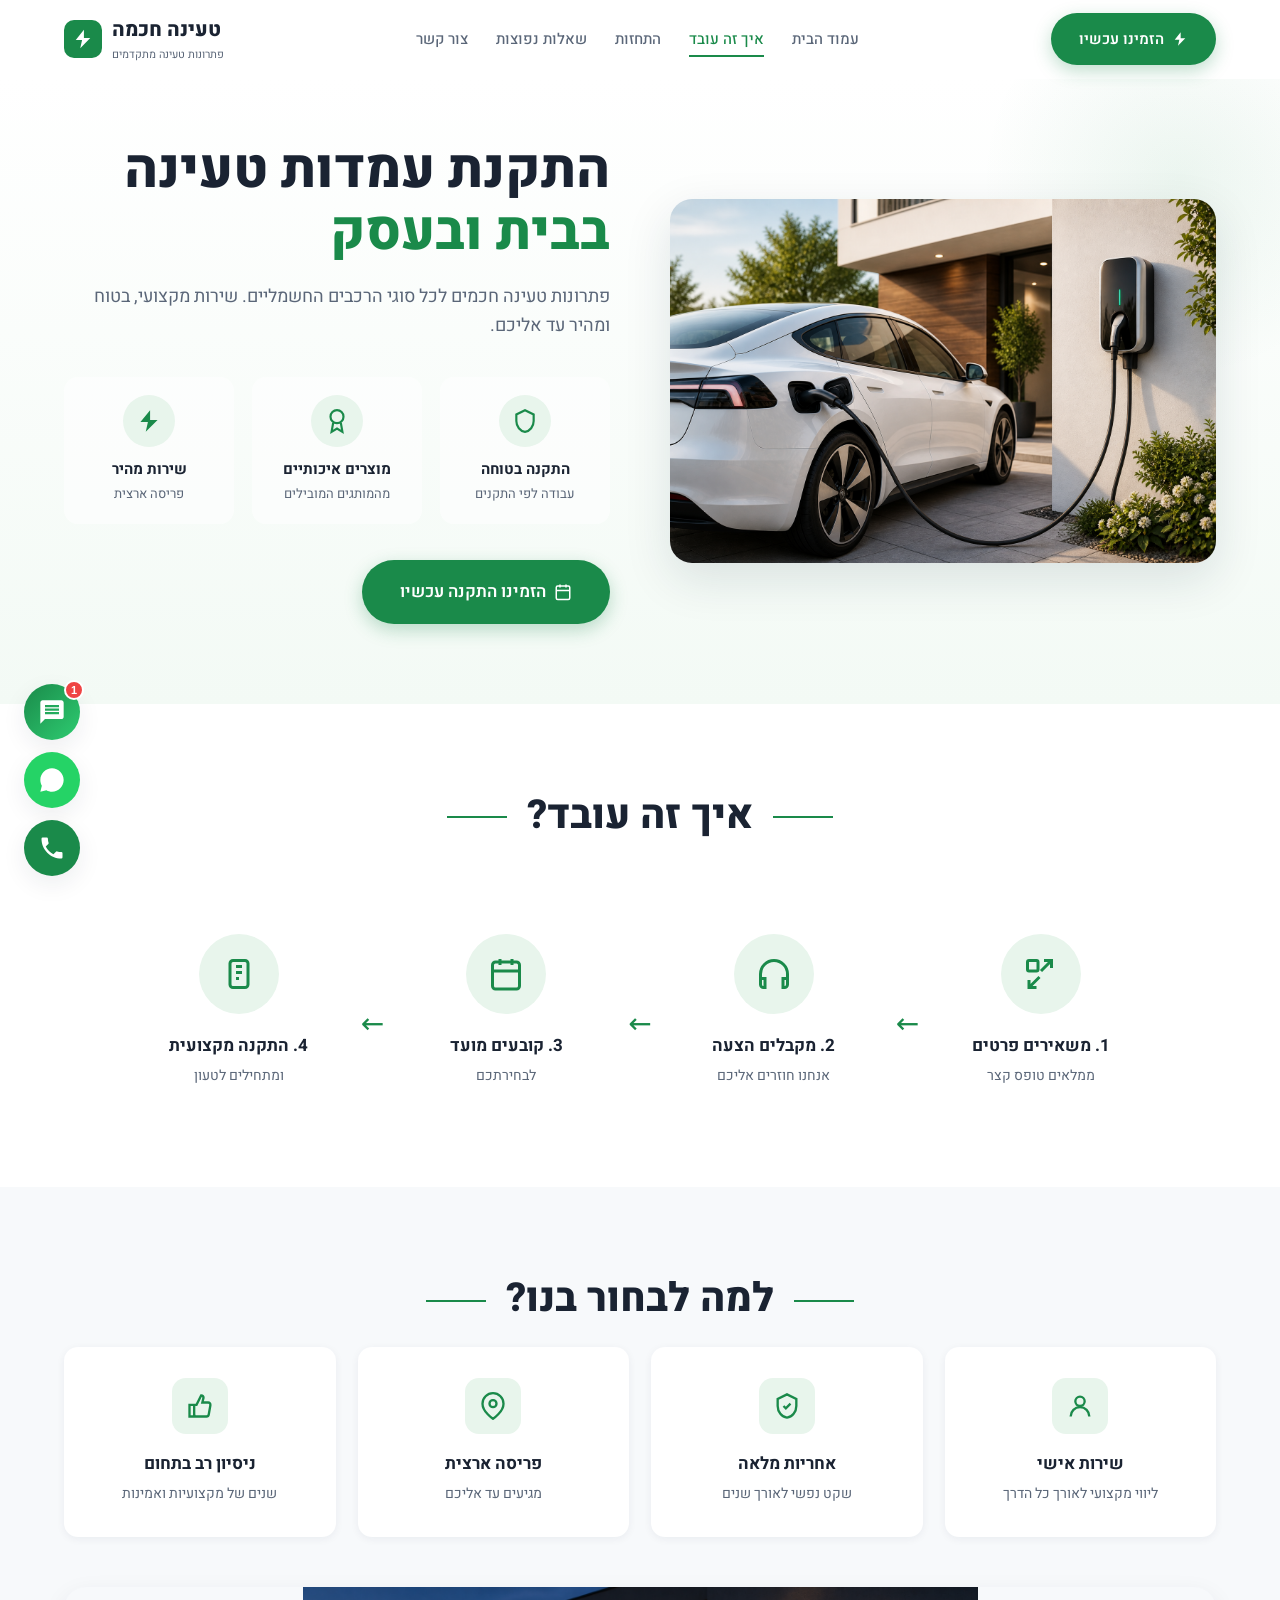
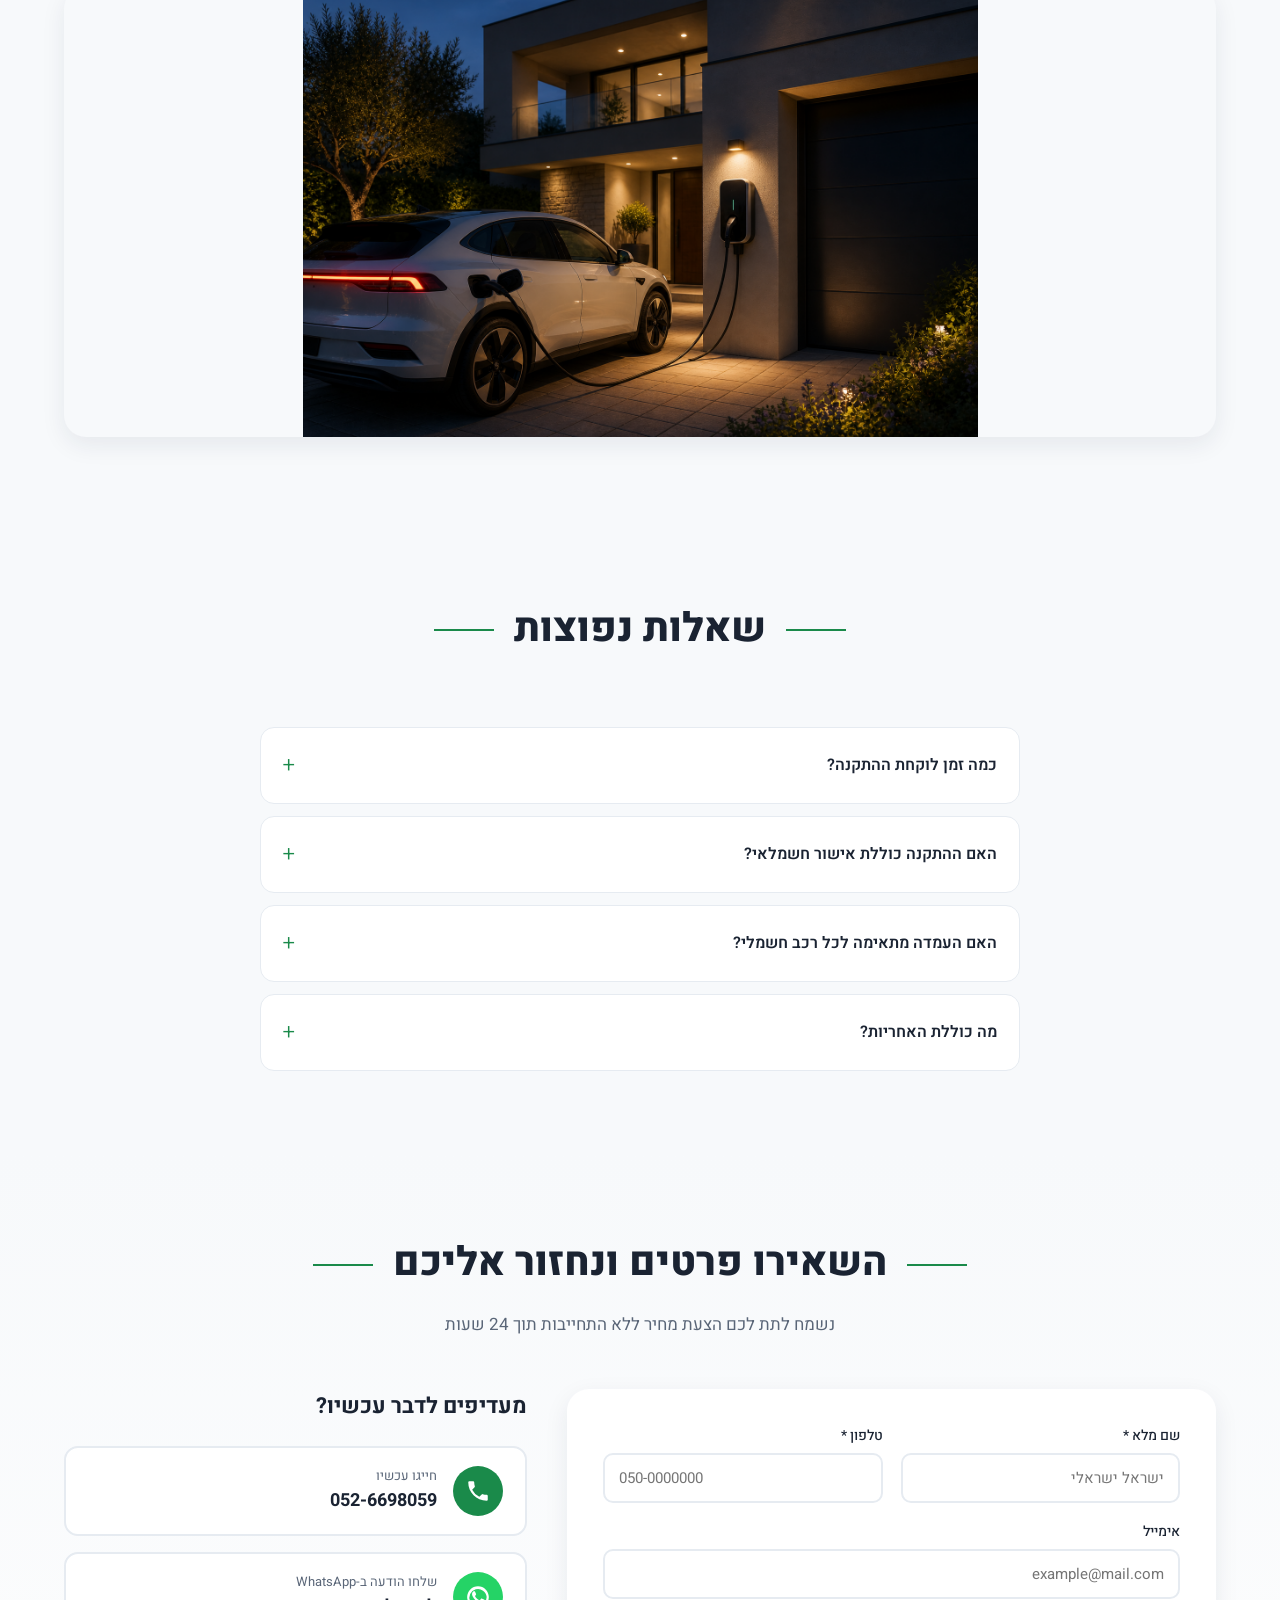
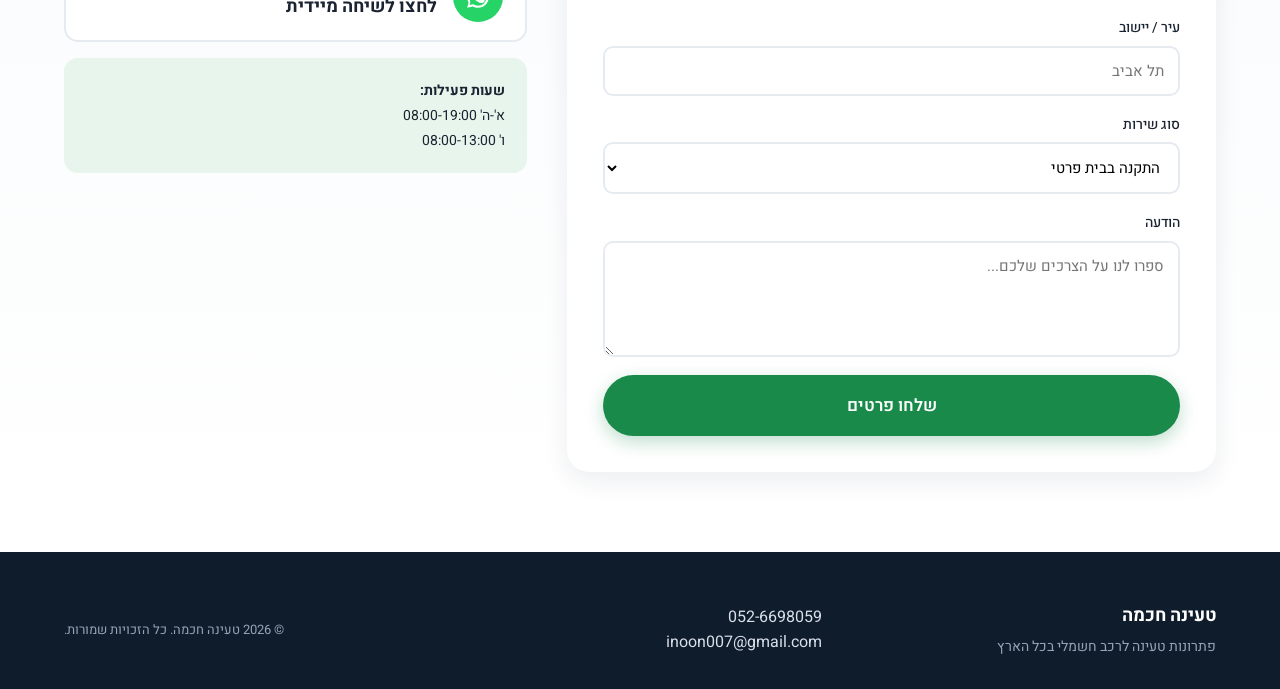
==== commit 9e2e2a4c: "Replace voice chat with Volt chatbot (SSE streaming + dynamic quick replies)" ====
--- a/index.html
+++ b/index.html
@@ -8,7 +8,7 @@
 <link rel="preconnect" href="https://fonts.googleapis.com">
 <link rel="preconnect" href="https://fonts.gstatic.com" crossorigin>
 <link href="https://fonts.googleapis.com/css2?family=Heebo:wght@300;400;500;600;700;800&display=swap" rel="stylesheet">
-<link rel="stylesheet" href="styles.css">
+<link rel="stylesheet" href="styles.css?v=9">
 </head>
 <body>
 
@@ -306,8 +306,9 @@
 
 <!-- Floating action buttons -->
 <div class="fab-group">
-  <button class="fab fab-voice" id="voiceBtn" aria-label="שיחה קולית עם עוזר דיגיטלי">
-    <svg viewBox="0 0 24 24" fill="currentColor"><path d="M12 15c1.66 0 3-1.34 3-3V6c0-1.66-1.34-3-3-3S9 4.34 9 6v6c0 1.66 1.34 3 3 3zm-1-9c0-.55.45-1 1-1s1 .45 1 1v6c0 .55-.45 1-1 1s-1-.45-1-1V6zm6 6c0 2.76-2.24 5-5 5s-5-2.24-5-5H5c0 3.53 2.61 6.43 6 6.92V21h2v-2.08c3.39-.49 6-3.39 6-6.92h-2z"/></svg>
+  <button class="fab fab-chat" id="chatBtn" aria-label="פתח צ'אט עם וולט">
+    <svg viewBox="0 0 24 24" fill="currentColor"><path d="M20 2H4c-1.1 0-2 .9-2 2v18l4-4h14c1.1 0 2-.9 2-2V4c0-1.1-.9-2-2-2zm-2 12H6v-2h12v2zm0-3H6V9h12v2zm0-3H6V6h12v2z"/></svg>
+    <span class="fab-badge" id="chatBadge">1</span>
   </button>
   <a href="https://wa.me/972526698059?text=%D7%94%D7%99%D7%99%2C%20%D7%90%D7%A0%D7%99%20%D7%9E%D7%A2%D7%95%D7%A0%D7%99%D7%99%D7%9F%2F%D7%AA%20%D7%91%D7%94%D7%AA%D7%A7%D7%A0%D7%AA%20%D7%A2%D7%9E%D7%93%D7%AA%20%D7%98%D7%A2%D7%99%D7%A0%D7%94" target="_blank" rel="noopener" class="fab fab-wa" aria-label="WhatsApp">
     <svg viewBox="0 0 24 24" fill="currentColor"><path d="M17.5 14.4c-.3-.2-1.7-.9-2-1-.3-.1-.5-.2-.7.2-.2.3-.8 1-.9 1.2-.2.2-.3.2-.6.1-.3-.2-1.2-.5-2.4-1.5-.9-.8-1.4-1.7-1.6-2-.2-.3 0-.5.1-.6l.5-.5c.1-.2.2-.3.3-.5 0-.2 0-.4 0-.5l-.9-2.1c-.2-.5-.4-.4-.6-.4h-.5c-.2 0-.5 0-.7.3-.3.3-1 1-1 2.4s1 2.8 1.2 3c.1.2 2 3.1 4.9 4.3.7.3 1.2.5 1.6.6.7.2 1.3.2 1.8.1.5-.1 1.7-.7 1.9-1.4.2-.7.2-1.2.2-1.4 0-.1-.3-.2-.6-.3zM12 2C6.5 2 2 6.5 2 12c0 1.8.5 3.5 1.3 5L2 22l5.2-1.3c1.4.8 3.1 1.3 4.8 1.3 5.5 0 10-4.5 10-10S17.5 2 12 2z"/></svg>
@@ -317,47 +318,54 @@
   </a>
 </div>
 
-<!-- Voice Chat Modal -->
-<div class="voice-modal" id="voiceModal" role="dialog" aria-modal="true" aria-label="עוזר דיגיטלי קולי">
-  <div class="voice-modal-inner">
-    <button class="voice-close" id="voiceClose" aria-label="סגור">
+<!-- Chatbot Modal -->
+<div class="chat-modal" id="chatModal" role="dialog" aria-modal="true" aria-label="צ'אט עם וולט">
+  <header class="chat-header">
+    <div class="chat-header-info">
+      <div class="chat-avatar">⚡</div>
+      <div>
+        <div class="chat-name">וולט</div>
+        <div class="chat-sub">
+          <span class="chat-dot"></span>
+          העוזר הדיגיטלי של טעינה חכמה
+        </div>
+      </div>
+    </div>
+    <button class="chat-close" id="chatClose" aria-label="סגור">
       <svg viewBox="0 0 24 24" fill="currentColor"><path d="M19 6.41L17.59 5 12 10.59 6.41 5 5 6.41 10.59 12 5 17.59 6.41 19 12 13.41 17.59 19 19 17.59 13.41 12z"/></svg>
     </button>
-
-    <div class="voice-header">
-      <div class="voice-avatar-wrap" id="voiceAvatar">
-        <div class="voice-ring ring1"></div>
-        <div class="voice-ring ring2"></div>
-        <div class="voice-ring ring3"></div>
-        <div class="voice-avatar-circle">
-          <svg viewBox="0 0 24 24" fill="currentColor" width="32" height="32"><path d="M12 2C6.48 2 2 6.48 2 12s4.48 10 10 10 10-4.48 10-10S17.52 2 12 2zm-1 14H9V8h2v8zm4 0h-2V8h2v8z"/></svg>
-        </div>
-      </div>
-      <div class="voice-name">עוזר טעינה חכמה</div>
-      <div class="voice-status" id="voiceStatus">לחץ להתחיל שיחה</div>
-    </div>
-
-    <div class="voice-waves" id="voiceWaves">
-      <span></span><span></span><span></span><span></span><span></span>
-      <span></span><span></span><span></span><span></span><span></span>
-    </div>
-
-    <div class="voice-transcript" id="voiceTranscript"></div>
-
-    <div class="voice-controls">
-      <button class="btn btn-primary btn-lg voice-start" id="voiceStartBtn">
-        <svg viewBox="0 0 24 24" fill="currentColor" width="20" height="20"><path d="M12 15c1.66 0 3-1.34 3-3V6c0-1.66-1.34-3-3-3S9 4.34 9 6v6c0 1.66 1.34 3 3 3zm-1-9c0-.55.45-1 1-1s1 .45 1 1v6c0 .55-.45 1-1 1s-1-.45-1-1V6zm6 6c0 2.76-2.24 5-5 5s-5-2.24-5-5H5c0 3.53 2.61 6.43 6 6.92V21h2v-2.08c3.39-.49 6-3.39 6-6.92h-2z"/></svg>
-        התחל שיחה
-      </button>
-      <button class="btn voice-stop" id="voiceStopBtn" style="display:none">
-        <svg viewBox="0 0 24 24" fill="currentColor" width="20" height="20"><path d="M6 6h12v12H6z"/></svg>
-        סיים שיחה
-      </button>
-    </div>
+  </header>
+
+  <div class="chat-messages" id="chatMessages">
+    <!-- messages get inserted here -->
+  </div>
+
+  <div class="chat-quick-replies" id="chatQuickReplies"></div>
+
+  <form class="chat-input-area" id="chatForm">
+    <input type="text" id="chatInput" placeholder="כתבו הודעה..." autocomplete="off" maxlength="500" />
+    <button type="submit" id="chatSend" aria-label="שלח">
+      <svg viewBox="0 0 24 24" fill="currentColor"><path d="M2.01 21L23 12 2.01 3 2 10l15 2-15 2z"/></svg>
+    </button>
+  </form>
+
+  <div class="chat-footer-actions">
+    <a href="tel:0526698059" class="chat-action">
+      <svg viewBox="0 0 24 24" fill="currentColor" width="14" height="14"><path d="M20 15.5c-1.25 0-2.45-.2-3.57-.57a1 1 0 00-1.02.24l-2.2 2.2a15.05 15.05 0 01-6.59-6.58l2.2-2.21a.96.96 0 00.25-1A11.36 11.36 0 018.5 4a1 1 0 00-1-1H4a1 1 0 00-1 1c0 9.39 7.61 17 17 17a1 1 0 001-1v-3.5a1 1 0 00-1-1z"/></svg>
+      חייגו
+    </a>
+    <a href="https://wa.me/972526698059" target="_blank" rel="noopener" class="chat-action">
+      <svg viewBox="0 0 24 24" fill="currentColor" width="14" height="14"><path d="M17.5 14.4c-.3-.2-1.7-.9-2-1-.3-.1-.5-.2-.7.2-.2.3-.8 1-.9 1.2-.2.2-.3.2-.6.1-.3-.2-1.2-.5-2.4-1.5-.9-.8-1.4-1.7-1.6-2-.2-.3 0-.5.1-.6l.5-.5c.1-.2.2-.3.3-.5 0-.2 0-.4 0-.5l-.9-2.1c-.2-.5-.4-.4-.6-.4h-.5c-.2 0-.5 0-.7.3-.3.3-1 1-1 2.4s1 2.8 1.2 3c.1.2 2 3.1 4.9 4.3.7.3 1.2.5 1.6.6.7.2 1.3.2 1.8.1.5-.1 1.7-.7 1.9-1.4.2-.7.2-1.2.2-1.4 0-.1-.3-.2-.6-.3zM12 2C6.5 2 2 6.5 2 12c0 1.8.5 3.5 1.3 5L2 22l5.2-1.3c1.4.8 3.1 1.3 4.8 1.3 5.5 0 10-4.5 10-10S17.5 2 12 2z"/></svg>
+      WhatsApp
+    </a>
+    <a href="#contact" class="chat-action" id="chatContactLink">
+      <svg viewBox="0 0 24 24" fill="currentColor" width="14" height="14"><path d="M14 2H6c-1.1 0-2 .9-2 2v16c0 1.1.9 2 2 2h12c1.1 0 2-.9 2-2V8l-6-6zm2 16H8v-2h8v2zm0-4H8v-2h8v2zm-3-5V3.5L18.5 9H13z"/></svg>
+      השאר פרטים
+    </a>
   </div>
 </div>
-<div class="voice-backdrop" id="voiceBackdrop"></div>
-
-<script src="script.js"></script>
+<div class="chat-backdrop" id="chatBackdrop"></div>
+
+<script src="script.js?v=9"></script>
 </body>
 </html>
--- a/styles.css
+++ b/styles.css
@@ -666,11 +666,28 @@
 .fab svg { width: 28px; height: 28px; }
 .fab-wa { background: #25d366; animation: pulseWa 2.4s ease-in-out infinite; }
 .fab-phone { background: var(--green); animation: pulsePhone 2.4s ease-in-out infinite .6s; }
-.fab-voice {
-  background: linear-gradient(135deg, #6c3fc5, #4a9fd4);
+.fab-chat {
+  background: linear-gradient(135deg, var(--green), #2ecc71);
   border: none;
   cursor: pointer;
-  animation: pulseVoice 2.4s ease-in-out infinite 1.2s;
+  animation: pulseChat 2.4s ease-in-out infinite 1.2s;
+  position: relative;
+}
+.fab-badge {
+  position: absolute;
+  top: -4px;
+  right: -4px;
+  width: 20px;
+  height: 20px;
+  background: #ef4444;
+  color: #fff;
+  border-radius: 50%;
+  font-size: 11px;
+  font-weight: 700;
+  display: flex;
+  align-items: center;
+  justify-content: center;
+  border: 2px solid #fff;
 }
 @keyframes pulseWa {
   0% { box-shadow: 0 0 0 0 rgba(37,211,102,.6), var(--shadow-md); }
@@ -682,209 +699,289 @@
   70% { box-shadow: 0 0 0 18px rgba(26,138,74,0), var(--shadow-md); }
   100% { box-shadow: 0 0 0 0 rgba(26,138,74,0), var(--shadow-md); }
 }
-@keyframes pulseVoice {
-  0% { box-shadow: 0 0 0 0 rgba(108,63,197,.6), var(--shadow-md); }
-  70% { box-shadow: 0 0 0 18px rgba(108,63,197,0), var(--shadow-md); }
-  100% { box-shadow: 0 0 0 0 rgba(108,63,197,0), var(--shadow-md); }
-}
-
-/* === Voice Modal === */
-.voice-backdrop {
+@keyframes pulseChat {
+  0% { box-shadow: 0 0 0 0 rgba(26,138,74,.6), var(--shadow-md); }
+  70% { box-shadow: 0 0 0 18px rgba(26,138,74,0), var(--shadow-md); }
+  100% { box-shadow: 0 0 0 0 rgba(26,138,74,0), var(--shadow-md); }
+}
+
+/* === Chat Modal === */
+.chat-backdrop {
   display: none;
   position: fixed;
   inset: 0;
-  background: rgba(10,20,40,.55);
-  backdrop-filter: blur(4px);
+  background: rgba(10,20,40,.4);
+  backdrop-filter: blur(2px);
   z-index: 200;
   opacity: 0;
-  transition: opacity .3s ease;
-}
-.voice-backdrop.open { display: block; }
-.voice-backdrop.visible { opacity: 1; }
-
-.voice-modal {
+  transition: opacity .25s ease;
+}
+.chat-backdrop.open { display: block; }
+.chat-backdrop.visible { opacity: 1; }
+
+.chat-modal {
   display: none;
   position: fixed;
   bottom: 100px;
   left: 24px;
-  width: 340px;
-  background: #fff;
-  border-radius: 28px;
-  box-shadow: 0 24px 64px rgba(0,0,0,.22);
+  width: 380px;
+  height: 560px;
+  max-height: calc(100vh - 130px);
+  background: #fff;
+  border-radius: 18px;
+  box-shadow: 0 20px 60px rgba(0,0,0,.25);
   z-index: 201;
+  flex-direction: column;
   overflow: hidden;
-  transform: translateY(20px) scale(.95);
+  transform: translateY(16px) scale(.97);
   opacity: 0;
-  transition: all .35s cubic-bezier(.2,.8,.2,1);
-}
-.voice-modal.open { display: block; }
-.voice-modal.visible { transform: translateY(0) scale(1); opacity: 1; }
-
-.voice-modal-inner { padding: 28px 24px 24px; }
-
-.voice-close {
-  position: absolute;
-  top: 14px;
-  left: 14px;
-  width: 32px; height: 32px;
-  background: var(--bg-soft);
+  transition: all .28s cubic-bezier(.2,.8,.2,1);
+  font-family: inherit;
+}
+.chat-modal.open { display: flex; }
+.chat-modal.visible { transform: translateY(0) scale(1); opacity: 1; }
+
+/* Header */
+.chat-header {
+  display: flex;
+  align-items: center;
+  justify-content: space-between;
+  padding: 14px 16px;
+  background: linear-gradient(135deg, var(--green), #1c9c52);
+  color: #fff;
+  flex-shrink: 0;
+}
+.chat-header-info { display: flex; align-items: center; gap: 12px; }
+.chat-avatar {
+  width: 40px; height: 40px;
+  background: rgba(255,255,255,.2);
+  border-radius: 50%;
+  display: flex;
+  align-items: center;
+  justify-content: center;
+  font-size: 22px;
+}
+.chat-name { font-weight: 700; font-size: 16px; }
+.chat-sub {
+  font-size: 12px;
+  opacity: .85;
+  display: flex;
+  align-items: center;
+  gap: 6px;
+}
+.chat-dot {
+  width: 8px; height: 8px;
+  background: #4ade80;
+  border-radius: 50%;
+  display: inline-block;
+  box-shadow: 0 0 0 0 rgba(74,222,128,.6);
+  animation: dotPulse 1.6s ease-in-out infinite;
+}
+@keyframes dotPulse {
+  0% { box-shadow: 0 0 0 0 rgba(74,222,128,.6); }
+  70% { box-shadow: 0 0 0 8px rgba(74,222,128,0); }
+  100% { box-shadow: 0 0 0 0 rgba(74,222,128,0); }
+}
+.chat-close {
+  background: rgba(255,255,255,.15);
   border: none;
   border-radius: 50%;
+  width: 32px; height: 32px;
+  color: #fff;
   cursor: pointer;
-  display: flex; align-items: center; justify-content: center;
-  color: var(--text-soft);
-  transition: all var(--transition);
-}
-.voice-close:hover { background: #f0f0f0; color: var(--text); }
-.voice-close svg { width: 18px; height: 18px; }
-
-.voice-header { text-align: center; margin-bottom: 20px; }
-
-.voice-avatar-wrap {
-  position: relative;
-  width: 100px; height: 100px;
-  margin: 0 auto 14px;
-  display: flex; align-items: center; justify-content: center;
-}
-.voice-ring {
-  position: absolute;
-  border-radius: 50%;
-  border: 2px solid rgba(108,63,197,.25);
-  transition: all var(--transition);
-}
-.voice-ring.ring1 { width: 100%; height: 100%; }
-.voice-ring.ring2 { width: 76%; height: 76%; border-color: rgba(108,63,197,.35); }
-.voice-ring.ring3 { width: 54%; height: 54%; border-color: rgba(108,63,197,.5); }
-
-.voice-avatar-wrap.speaking .ring1 { animation: ringPulse 1s ease-in-out infinite; }
-.voice-avatar-wrap.speaking .ring2 { animation: ringPulse 1s ease-in-out infinite .15s; }
-.voice-avatar-wrap.speaking .ring3 { animation: ringPulse 1s ease-in-out infinite .3s; }
-.voice-avatar-wrap.listening .ring1 { animation: ringPulse 1.6s ease-in-out infinite; border-color: rgba(26,138,74,.4); }
-.voice-avatar-wrap.listening .ring2 { animation: ringPulse 1.6s ease-in-out infinite .2s; border-color: rgba(26,138,74,.5); }
-.voice-avatar-wrap.listening .ring3 { animation: ringPulse 1.6s ease-in-out infinite .4s; border-color: rgba(26,138,74,.7); }
-
-@keyframes ringPulse {
-  0%, 100% { transform: scale(1); opacity: .6; }
-  50% { transform: scale(1.1); opacity: 1; }
-}
-
-.voice-avatar-circle {
-  width: 44px; height: 44px;
-  background: linear-gradient(135deg, #6c3fc5, #4a9fd4);
-  border-radius: 50%;
-  display: flex; align-items: center; justify-content: center;
-  color: #fff;
-  box-shadow: 0 4px 16px rgba(108,63,197,.4);
-  position: relative;
-  z-index: 1;
-}
-
-.voice-name { font-weight: 700; font-size: 17px; margin-bottom: 4px; }
-.voice-status {
-  font-size: 13px;
-  color: var(--text-soft);
-  min-height: 20px;
-  transition: color .3s;
-}
-.voice-status.listening { color: var(--green); }
-.voice-status.speaking { color: #6c3fc5; }
-.voice-status.connected { color: var(--green); }
-.voice-status.error { color: #c0392b; }
-
-.voice-waves {
   display: flex;
   align-items: center;
   justify-content: center;
-  gap: 4px;
-  height: 32px;
-  margin-bottom: 14px;
-  opacity: 0;
-  transition: opacity .3s;
-}
-.voice-waves.active { opacity: 1; }
-.voice-waves span {
-  width: 4px;
-  background: linear-gradient(180deg, #6c3fc5, #4a9fd4);
-  border-radius: 4px;
-  height: 6px;
-  display: block;
-}
-.voice-waves.speaking span:nth-child(1) { animation: wave 1s ease-in-out infinite 0s; }
-.voice-waves.speaking span:nth-child(2) { animation: wave 1s ease-in-out infinite .1s; }
-.voice-waves.speaking span:nth-child(3) { animation: wave 1s ease-in-out infinite .2s; }
-.voice-waves.speaking span:nth-child(4) { animation: wave 1s ease-in-out infinite .3s; }
-.voice-waves.speaking span:nth-child(5) { animation: wave 1s ease-in-out infinite .4s; }
-.voice-waves.speaking span:nth-child(6) { animation: wave 1s ease-in-out infinite .3s; }
-.voice-waves.speaking span:nth-child(7) { animation: wave 1s ease-in-out infinite .2s; }
-.voice-waves.speaking span:nth-child(8) { animation: wave 1s ease-in-out infinite .1s; }
-.voice-waves.speaking span:nth-child(9) { animation: wave 1s ease-in-out infinite 0s; }
-.voice-waves.speaking span:nth-child(10) { animation: wave 1s ease-in-out infinite .1s; }
-.voice-waves.listening span:nth-child(odd) { animation: waveListen 1.2s ease-in-out infinite; background: var(--green); }
-.voice-waves.listening span:nth-child(even) { animation: waveListen 1.2s ease-in-out infinite .15s; background: #2ecc71; }
-@keyframes wave {
-  0%, 100% { height: 6px; }
-  50% { height: 26px; }
-}
-@keyframes waveListen {
-  0%, 100% { height: 4px; }
-  50% { height: 16px; }
-}
-
-.voice-transcript {
-  max-height: 120px;
+  transition: background .2s;
+}
+.chat-close:hover { background: rgba(255,255,255,.25); }
+.chat-close svg { width: 18px; height: 18px; }
+
+/* Messages */
+.chat-messages {
+  flex: 1;
   overflow-y: auto;
-  margin-bottom: 16px;
-  font-size: 14px;
-  line-height: 1.6;
+  padding: 16px;
   display: flex;
   flex-direction: column;
   gap: 8px;
+  background: #f7faf8;
   scroll-behavior: smooth;
 }
-.voice-transcript:empty { display: none; }
-.transcript-msg {
-  padding: 8px 12px;
-  border-radius: 14px;
-  max-width: 90%;
-  animation: fadeSlide .3s ease;
-}
-@keyframes fadeSlide {
+.chat-messages::-webkit-scrollbar { width: 6px; }
+.chat-messages::-webkit-scrollbar-thumb { background: #cdd6df; border-radius: 6px; }
+
+.chat-msg {
+  display: flex;
+  max-width: 85%;
+  animation: chatFadeIn .25s ease;
+}
+@keyframes chatFadeIn {
   from { opacity: 0; transform: translateY(6px); }
   to { opacity: 1; transform: translateY(0); }
 }
-.transcript-msg.assistant {
+.chat-msg-bot { align-self: flex-start; }
+.chat-msg-user { align-self: flex-end; }
+.chat-bubble {
+  padding: 10px 14px;
+  border-radius: 16px;
+  font-size: 14px;
+  line-height: 1.55;
+  word-wrap: break-word;
+  position: relative;
+}
+.chat-msg-bot .chat-bubble {
+  background: #fff;
+  color: var(--text);
+  border-bottom-right-radius: 4px;
+  box-shadow: 0 2px 8px rgba(0,0,0,.06);
+}
+.chat-msg-user .chat-bubble {
+  background: var(--green);
+  color: #fff;
+  border-bottom-left-radius: 4px;
+}
+.chat-bubble-text { white-space: pre-wrap; }
+.chat-msg.streaming .chat-bubble-text::after {
+  content: '▌';
+  margin-right: 2px;
+  animation: chatBlink 1s steps(2) infinite;
+  color: var(--green);
+  font-weight: 700;
+}
+@keyframes chatBlink { to { opacity: 0; } }
+
+/* Typing dots */
+.chat-typing {
+  display: inline-flex;
+  gap: 4px;
+  padding: 4px 0;
+}
+.chat-typing span {
+  width: 7px; height: 7px;
+  background: var(--green);
+  border-radius: 50%;
+  animation: typingBounce 1.2s ease-in-out infinite;
+  opacity: .5;
+}
+.chat-typing span:nth-child(2) { animation-delay: .15s; }
+.chat-typing span:nth-child(3) { animation-delay: .3s; }
+@keyframes typingBounce {
+  0%, 60%, 100% { transform: translateY(0); opacity: .5; }
+  30% { transform: translateY(-5px); opacity: 1; }
+}
+
+/* Quick replies */
+.chat-quick-replies {
+  padding: 8px 12px 4px;
+  display: flex;
+  flex-wrap: wrap;
+  gap: 6px;
+  background: #f7faf8;
+  border-top: 1px solid #ebf0ea;
+}
+.chat-quick-replies:empty { display: none; }
+.chat-qr-btn {
+  background: #fff;
+  border: 1.5px solid var(--green-light);
+  color: var(--green-dark);
+  padding: 7px 14px;
+  border-radius: 999px;
+  font-size: 13px;
+  font-weight: 500;
+  cursor: pointer;
+  font-family: inherit;
+  transition: all .2s;
+  white-space: nowrap;
+}
+.chat-qr-btn:hover {
   background: var(--green-light);
-  color: var(--green-dark);
-  align-self: flex-start;
-  border-bottom-right-radius: 4px;
-}
-.transcript-msg.user {
-  background: var(--bg-soft);
-  color: var(--text);
-  align-self: flex-end;
-  border-bottom-left-radius: 4px;
-}
-
-.voice-controls { display: flex; justify-content: center; }
-.voice-stop {
-  background: #fee2e2;
-  color: #b91c1c;
+  border-color: var(--green);
+  transform: translateY(-1px);
+}
+
+/* Input area */
+.chat-input-area {
+  display: flex;
+  align-items: center;
+  gap: 8px;
+  padding: 12px;
+  background: #fff;
+  border-top: 1px solid #ebf0ea;
+}
+.chat-input-area input {
+  flex: 1;
+  border: 1.5px solid var(--border);
+  background: #f7faf8;
+  border-radius: 22px;
+  padding: 10px 16px;
+  font-size: 14px;
+  font-family: inherit;
+  outline: none;
+  transition: all .2s;
+}
+.chat-input-area input:focus {
+  border-color: var(--green);
+  background: #fff;
+}
+.chat-input-area button {
+  width: 40px; height: 40px;
+  border-radius: 50%;
   border: none;
-  padding: 12px 28px;
-  border-radius: 999px;
-  font-size: 15px;
-  font-weight: 600;
-  font-family: inherit;
+  background: var(--green);
+  color: #fff;
   cursor: pointer;
-  display: inline-flex;
-  align-items: center;
-  gap: 8px;
-  transition: all var(--transition);
-}
-.voice-stop:hover { background: #fecaca; }
-
-@media (max-width: 400px) {
-  .voice-modal { width: calc(100vw - 32px); left: 16px; }
+  display: flex;
+  align-items: center;
+  justify-content: center;
+  transition: all .2s;
+  flex-shrink: 0;
+}
+.chat-input-area button:hover:not(:disabled) {
+  background: var(--green-dark);
+  transform: scale(1.05);
+}
+.chat-input-area button:disabled {
+  opacity: .5;
+  cursor: not-allowed;
+}
+.chat-input-area button svg {
+  width: 18px; height: 18px;
+  transform: scaleX(-1);
+}
+
+/* Footer quick actions */
+.chat-footer-actions {
+  display: flex;
+  justify-content: space-around;
+  padding: 6px 8px 8px;
+  background: #fff;
+  border-top: 1px solid #f0f3f1;
+}
+.chat-action {
+  font-size: 11px;
+  color: var(--text-soft);
+  text-decoration: none;
+  display: flex;
+  align-items: center;
+  gap: 4px;
+  padding: 4px 8px;
+  border-radius: 6px;
+  transition: all .2s;
+}
+.chat-action:hover {
+  color: var(--green);
+  background: var(--green-light);
+}
+
+@media (max-width: 480px) {
+  .chat-modal {
+    width: calc(100vw - 24px);
+    height: calc(100vh - 110px);
+    left: 12px;
+    bottom: 90px;
+    border-radius: 14px;
+  }
 }
 
 /* === Reveal animations === */
